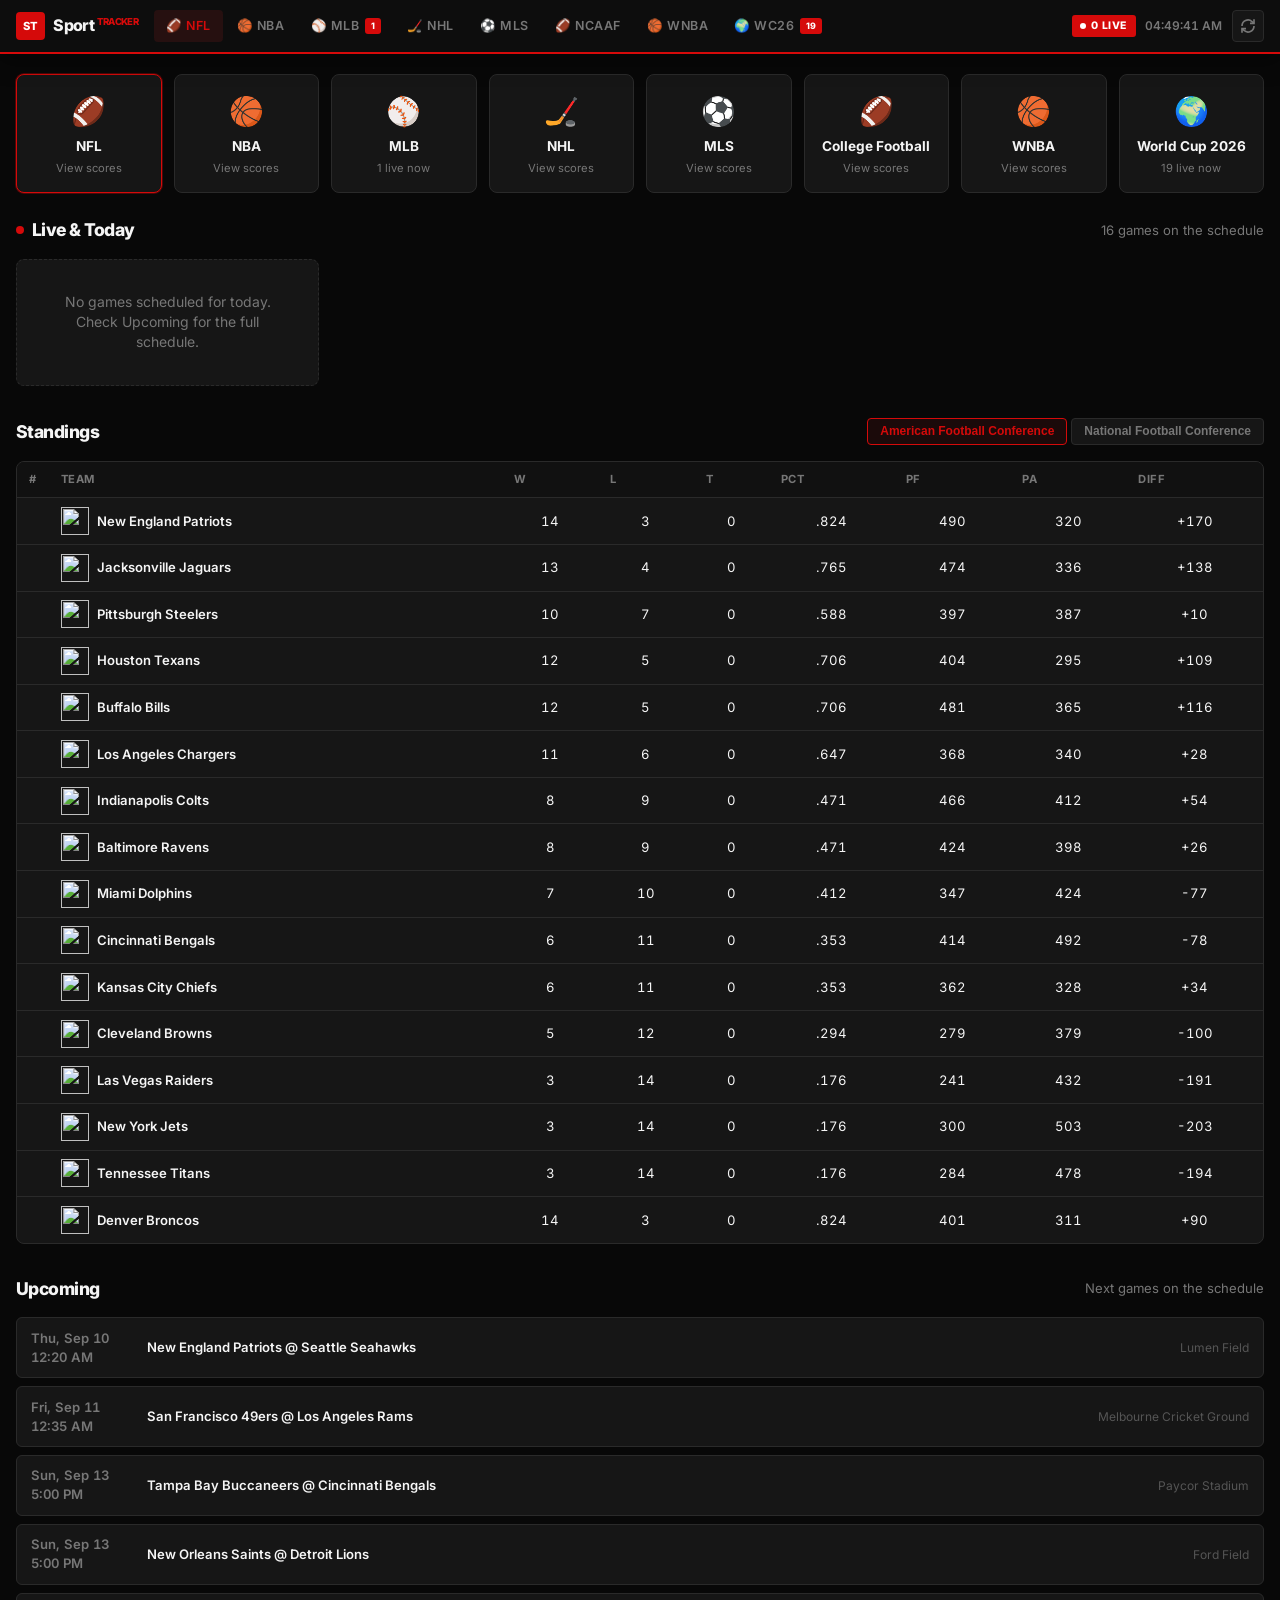
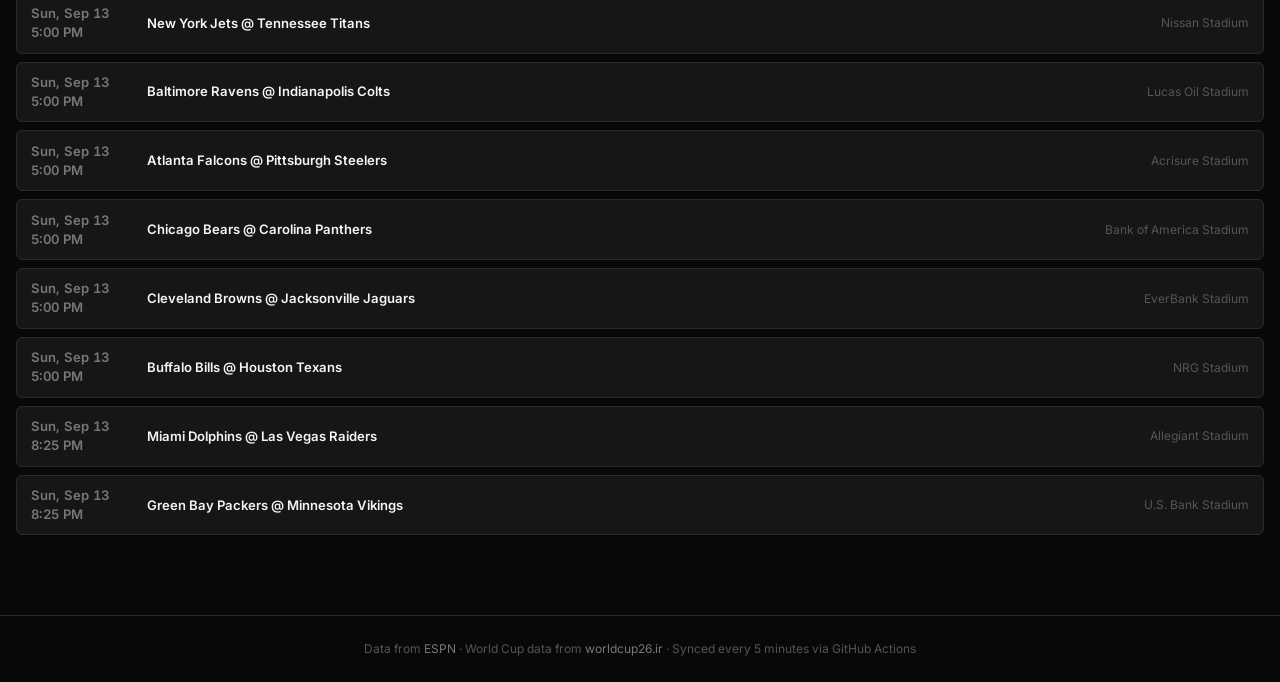
==== docs/index.html @ 6caf7b15 "Initial sport-tracker: multi-sport live scores and standings" ====
<!DOCTYPE html>
<html lang="en">
<head>
  <meta charset="UTF-8">
  <meta name="viewport" content="width=device-width, initial-scale=1.0">
  <meta name="referrer" content="strict-origin-when-cross-origin">
  <meta name="description" content="Live scores, standings, and schedules across NFL, NBA, MLB, NHL, MLS, and more.">
  <title>Sport Tracker | Live Scores &amp; Standings</title>
  <link rel="preconnect" href="https://fonts.googleapis.com">
  <link rel="preconnect" href="https://fonts.gstatic.com" crossorigin>
  <link href="https://fonts.googleapis.com/css2?family=Inter:wght@400;500;600;700;800&amp;display=swap" rel="stylesheet">
  <link rel="stylesheet" href="styles.css">
</head>
<body>
  <header class="topbar">
    <div class="topbar-inner">
      <a href="#" class="logo">
        <span class="logo-icon">ST</span>
        <span class="logo-text">Sport<span class="logo-live">TRACKER</span></span>
      </a>
      <nav class="sport-nav" id="sport-nav" aria-label="Sports"></nav>
      <div class="topbar-right">
        <span class="live-pill" id="live-indicator" hidden>
          <span class="pulse"></span>
          <span id="live-count-label">0 LIVE</span>
        </span>
        <span class="top-clock" id="live-clock">--:--:--</span>
        <button class="icon-btn" id="refresh-btn" title="Refresh" aria-label="Refresh">
          <svg width="16" height="16" viewBox="0 0 24 24" fill="none" stroke="currentColor" stroke-width="2.5"><path d="M21 2v6h-6"/><path d="M3 12a9 9 0 0 1 15-6.7L21 8"/><path d="M3 22v-6h6"/><path d="M21 12a9 9 0 0 1-15 6.7L3 16"/></svg>
        </button>
      </div>
    </div>
  </header>

  <div class="ticker" id="live-banner" hidden>
    <div class="ticker-inner" id="live-banner-matches"></div>
  </div>

  <main class="page">
    <section class="hero" id="hero">
      <div class="hero-grid" id="sport-cards"></div>
    </section>

    <section class="block" id="live">
      <div class="block-head">
        <h2 class="block-title"><span class="dot-live"></span> Live &amp; Today</h2>
        <p class="block-sub" id="today-meta">Loading...</p>
      </div>
      <div class="card-grid" id="scoreboard-grid">
        <div class="loading" id="scoreboard-loading"><div class="spinner"></div><p>Loading games...</p></div>
      </div>
    </section>

    <section class="block" id="standings">
      <div class="block-head">
        <h2 class="block-title">Standings</h2>
        <div class="group-tabs" id="standings-tabs" role="tablist"></div>
      </div>
      <div id="standings-layout">
        <div class="loading" id="standings-loading"><div class="spinner"></div></div>
      </div>
    </section>

    <section class="block" id="schedule">
      <div class="block-head">
        <h2 class="block-title">Upcoming</h2>
        <p class="block-sub" id="schedule-meta">Next games on the schedule</p>
      </div>
      <div class="schedule-list" id="schedule-list"></div>
    </section>
  </main>

  <footer class="foot">
    <p>Data from <a href="https://www.espn.com" target="_blank" rel="noopener">ESPN</a> · World Cup data from <a href="https://worldcup26.ir" target="_blank" rel="noopener">worldcup26.ir</a> · Synced every 5 minutes via GitHub Actions</p>
  </footer>

  <script src="app.js"></script>
</body>
</html>
---- docs/styles.css ----
*, *::before, *::after { box-sizing: border-box; margin: 0; padding: 0; }

:root {
  --bg: #080808;
  --surface: #111111;
  --card: #161616;
  --card2: #1a1a1a;
  --hover: #222222;
  --border: #2a2a2a;
  --border2: #333333;
  --text: #f5f5f5;
  --muted: #777777;
  --dim: #555555;
  --accent: #ff2d2d;
  --accent-dark: #cc0000;
  --accent-glow: rgba(255, 45, 45, 0.35);
  --orange: #ff8c00;
  --green: #00c853;
  --font: 'Inter', system-ui, sans-serif;
  --top-h: 52px;
}

html { scroll-behavior: smooth; scroll-padding-top: calc(var(--top-h) + 12px); }

body {
  font-family: var(--font);
  background: var(--bg);
  color: var(--text);
  min-height: 100vh;
  line-height: 1.45;
  font-size: 14px;
}

a { color: var(--accent); text-decoration: none; }
a:hover { text-decoration: underline; }

.topbar {
  position: sticky;
  top: 0;
  z-index: 300;
  background: #0d0d0d;
  border-bottom: 2px solid var(--accent-dark);
  box-shadow: 0 4px 24px rgba(0,0,0,0.6);
}

.topbar-inner {
  max-width: 1440px;
  margin: 0 auto;
  padding: 0 1rem;
  height: var(--top-h);
  display: flex;
  align-items: center;
  gap: 1rem;
}

.logo {
  display: flex;
  align-items: center;
  gap: 0.5rem;
  text-decoration: none;
  flex-shrink: 0;
}

.logo-icon {
  background: var(--accent);
  color: #fff;
  font-weight: 800;
  font-size: 0.7rem;
  padding: 0.35rem 0.45rem;
  border-radius: 4px;
}

.logo-text {
  font-weight: 800;
  font-size: 1rem;
  color: var(--text);
  letter-spacing: -0.04em;
}

.logo-live {
  color: var(--accent);
  font-size: 0.6rem;
  margin-left: 0.15rem;
  vertical-align: super;
}

.sport-nav {
  display: flex;
  gap: 0.15rem;
  flex: 1;
  overflow-x: auto;
  scrollbar-width: none;
}

.sport-nav::-webkit-scrollbar { display: none; }

.sport-link {
  display: flex;
  align-items: center;
  gap: 0.35rem;
  color: var(--muted);
  font-weight: 600;
  font-size: 0.78rem;
  text-transform: uppercase;
  letter-spacing: 0.04em;
  padding: 0.45rem 0.75rem;
  border-radius: 4px;
  text-decoration: none;
  white-space: nowrap;
  transition: color 0.15s, background 0.15s;
}

.sport-link:hover { color: var(--text); background: var(--hover); }
.sport-link.active { color: var(--accent); background: rgba(255,45,45,0.1); }

.sport-link .badge {
  background: var(--accent);
  color: #fff;
  font-size: 0.55rem;
  font-weight: 800;
  padding: 0.1rem 0.35rem;
  border-radius: 3px;
  min-width: 1rem;
  text-align: center;
}

.topbar-right {
  display: flex;
  align-items: center;
  gap: 0.6rem;
  flex-shrink: 0;
}

.live-pill {
  display: flex;
  align-items: center;
  gap: 0.3rem;
  background: var(--accent);
  color: #fff;
  font-size: 0.65rem;
  font-weight: 800;
  padding: 0.2rem 0.55rem;
  border-radius: 3px;
  letter-spacing: 0.06em;
}

.pulse {
  width: 6px; height: 6px;
  background: #fff;
  border-radius: 50%;
  animation: pulse 1s infinite;
}

@keyframes pulse {
  0%, 100% { opacity: 1; }
  50% { opacity: 0.4; }
}

.top-clock {
  font-variant-numeric: tabular-nums;
  font-size: 0.75rem;
  color: var(--muted);
  font-weight: 600;
}

.icon-btn {
  background: var(--card);
  border: 1px solid var(--border);
  color: var(--muted);
  width: 32px;
  height: 32px;
  border-radius: 4px;
  cursor: pointer;
  display: flex;
  align-items: center;
  justify-content: center;
  transition: color 0.15s, border-color 0.15s;
}

.icon-btn:hover { color: var(--text); border-color: var(--border2); }

.ticker {
  background: linear-gradient(90deg, #1a0000, #0d0d0d, #1a0000);
  border-bottom: 1px solid var(--border);
  overflow: hidden;
}

.ticker-inner {
  display: flex;
  gap: 1.5rem;
  padding: 0.5rem 1rem;
  overflow-x: auto;
  max-width: 1440px;
  margin: 0 auto;
  scrollbar-width: none;
}

.ticker-item {
  display: flex;
  align-items: center;
  gap: 0.5rem;
  white-space: nowrap;
  font-size: 0.78rem;
  font-weight: 600;
}

.ticker-live {
  color: var(--accent);
  font-size: 0.6rem;
  font-weight: 800;
}

.page {
  max-width: 1440px;
  margin: 0 auto;
  padding: 1.25rem 1rem 3rem;
}

.hero { margin-bottom: 1.5rem; }

.hero-grid {
  display: grid;
  grid-template-columns: repeat(auto-fill, minmax(140px, 1fr));
  gap: 0.75rem;
}

.sport-card {
  background: var(--card);
  border: 1px solid var(--border);
  border-radius: 8px;
  padding: 1rem;
  cursor: pointer;
  transition: border-color 0.15s, transform 0.15s, background 0.15s;
  text-align: center;
}

.sport-card:hover {
  border-color: var(--accent);
  transform: translateY(-2px);
  background: var(--card2);
}

.sport-card.active {
  border-color: var(--accent);
  box-shadow: 0 0 0 1px var(--accent-glow);
}

.sport-card-icon { font-size: 1.75rem; margin-bottom: 0.35rem; }
.sport-card-name { font-weight: 700; font-size: 0.85rem; }
.sport-card-meta { color: var(--muted); font-size: 0.7rem; margin-top: 0.2rem; }

.block { margin-bottom: 2rem; }

.block-head {
  display: flex;
  align-items: center;
  flex-wrap: wrap;
  gap: 0.75rem;
  margin-bottom: 1rem;
}

.block-title {
  font-size: 1.1rem;
  font-weight: 800;
  letter-spacing: -0.03em;
  display: flex;
  align-items: center;
  gap: 0.5rem;
}

.dot-live {
  width: 8px; height: 8px;
  background: var(--accent);
  border-radius: 50%;
  animation: pulse 1.5s infinite;
}

.block-sub { color: var(--muted); font-size: 0.82rem; margin-left: auto; }

.card-grid {
  display: grid;
  grid-template-columns: repeat(auto-fill, minmax(300px, 1fr));
  gap: 0.75rem;
}

.game-card {
  background: var(--card);
  border: 1px solid var(--border);
  border-radius: 8px;
  overflow: hidden;
  transition: border-color 0.15s;
}

.game-card:hover { border-color: var(--border2); }
.game-card.live { border-color: var(--accent-dark); box-shadow: 0 0 12px var(--accent-glow); }

.game-card-head {
  display: flex;
  justify-content: space-between;
  align-items: center;
  padding: 0.5rem 0.85rem;
  background: var(--surface);
  border-bottom: 1px solid var(--border);
  font-size: 0.7rem;
  color: var(--muted);
  font-weight: 600;
}

.game-status.live { color: var(--accent); font-weight: 800; }
.game-status.final { color: var(--dim); }
.game-status.scheduled { color: var(--muted); }

.game-card-body { padding: 0.85rem; }

.team-row {
  display: flex;
  align-items: center;
  gap: 0.65rem;
  padding: 0.35rem 0;
}

.team-row.winner .team-name { font-weight: 800; }
.team-row.loser .team-name { color: var(--muted); }

.team-logo {
  width: 28px;
  height: 28px;
  object-fit: contain;
  flex-shrink: 0;
}

.team-flag {
  width: 28px;
  height: 20px;
  object-fit: cover;
  border-radius: 2px;
  flex-shrink: 0;
}

.team-name {
  flex: 1;
  font-weight: 600;
  font-size: 0.88rem;
  min-width: 0;
  overflow: hidden;
  text-overflow: ellipsis;
  white-space: nowrap;
}

.team-score {
  font-weight: 800;
  font-size: 1.1rem;
  font-variant-numeric: tabular-nums;
  min-width: 1.5rem;
  text-align: right;
}

.game-card-foot {
  padding: 0.5rem 0.85rem;
  border-top: 1px solid var(--border);
  font-size: 0.72rem;
  color: var(--dim);
  display: flex;
  justify-content: space-between;
  gap: 0.5rem;
}

.group-tabs {
  display: flex;
  gap: 0.25rem;
  flex-wrap: wrap;
  margin-left: auto;
}

.group-tab {
  background: var(--card);
  border: 1px solid var(--border);
  color: var(--muted);
  font-size: 0.75rem;
  font-weight: 700;
  padding: 0.35rem 0.75rem;
  border-radius: 4px;
  cursor: pointer;
  transition: all 0.15s;
}

.group-tab:hover { color: var(--text); border-color: var(--border2); }
.group-tab.active { color: var(--accent); border-color: var(--accent); background: rgba(255,45,45,0.08); }

.standings-table-wrap {
  overflow-x: auto;
  border: 1px solid var(--border);
  border-radius: 8px;
  background: var(--card);
}

.standings-table {
  width: 100%;
  border-collapse: collapse;
  font-size: 0.82rem;
}

.standings-table th {
  text-align: left;
  padding: 0.6rem 0.75rem;
  background: var(--surface);
  color: var(--muted);
  font-weight: 700;
  font-size: 0.7rem;
  text-transform: uppercase;
  letter-spacing: 0.04em;
  border-bottom: 1px solid var(--border);
  white-space: nowrap;
}

.standings-table td {
  padding: 0.55rem 0.75rem;
  border-bottom: 1px solid var(--border);
  vertical-align: middle;
}

.standings-table tr:last-child td { border-bottom: none; }
.standings-table tr:hover td { background: var(--hover); }

.standings-table .rank { color: var(--dim); font-weight: 700; width: 2rem; }
.standings-table .team-cell { display: flex; align-items: center; gap: 0.5rem; font-weight: 600; }
.standings-table .num { text-align: center; font-variant-numeric: tabular-nums; }

.schedule-list {
  display: flex;
  flex-direction: column;
  gap: 0.5rem;
}

.schedule-row {
  display: grid;
  grid-template-columns: 100px 1fr auto;
  gap: 1rem;
  align-items: center;
  background: var(--card);
  border: 1px solid var(--border);
  border-radius: 6px;
  padding: 0.65rem 0.85rem;
  font-size: 0.82rem;
}

.schedule-time { color: var(--muted); font-weight: 600; font-variant-numeric: tabular-nums; }
.schedule-match { font-weight: 600; }
.schedule-venue { color: var(--dim); font-size: 0.75rem; text-align: right; }

.loading {
  display: flex;
  flex-direction: column;
  align-items: center;
  gap: 0.75rem;
  padding: 2.5rem;
  color: var(--muted);
}

.spinner {
  width: 28px;
  height: 28px;
  border: 3px solid var(--border);
  border-top-color: var(--accent);
  border-radius: 50%;
  animation: spin 0.8s linear infinite;
}

@keyframes spin { to { transform: rotate(360deg); } }

.empty-state {
  text-align: center;
  padding: 2rem;
  color: var(--muted);
  background: var(--card);
  border: 1px dashed var(--border);
  border-radius: 8px;
}

.foot {
  text-align: center;
  padding: 1.5rem 1rem;
  color: var(--dim);
  font-size: 0.75rem;
  border-top: 1px solid var(--border);
}

.foot a { color: var(--muted); }

.fifa-groups {
  display: grid;
  grid-template-columns: repeat(auto-fill, minmax(260px, 1fr));
  gap: 0.75rem;
}

.fifa-group-card {
  background: var(--card);
  border: 1px solid var(--border);
  border-radius: 8px;
  overflow: hidden;
}

.fifa-group-head {
  padding: 0.5rem 0.75rem;
  background: var(--surface);
  font-weight: 800;
  font-size: 0.85rem;
  border-bottom: 1px solid var(--border);
}

@media (max-width: 768px) {
  .topbar-inner { gap: 0.5rem; }
  .logo-text { display: none; }
  .top-clock { display: none; }
  .card-grid { grid-template-columns: 1fr; }
  .schedule-row { grid-template-columns: 1fr; gap: 0.25rem; }
  .schedule-venue { text-align: left; }
  .block-sub { margin-left: 0; width: 100%; }
}
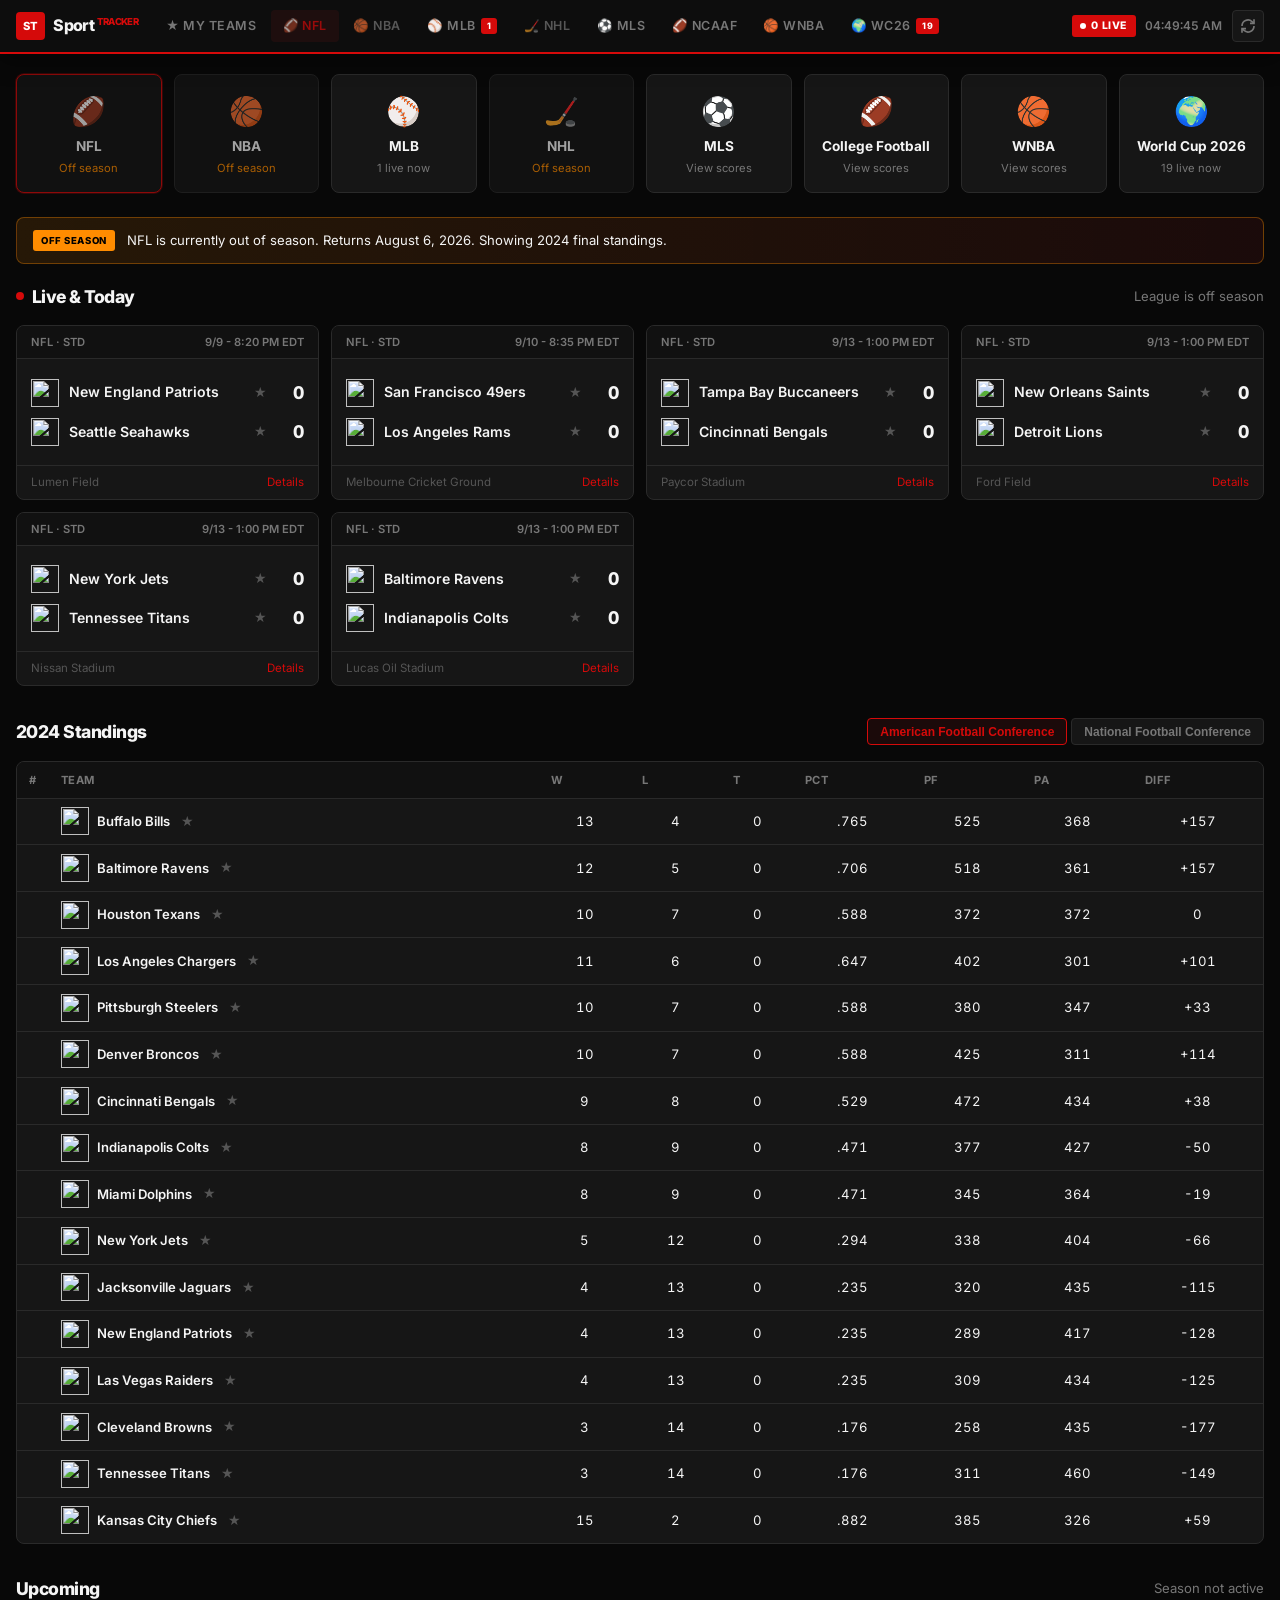
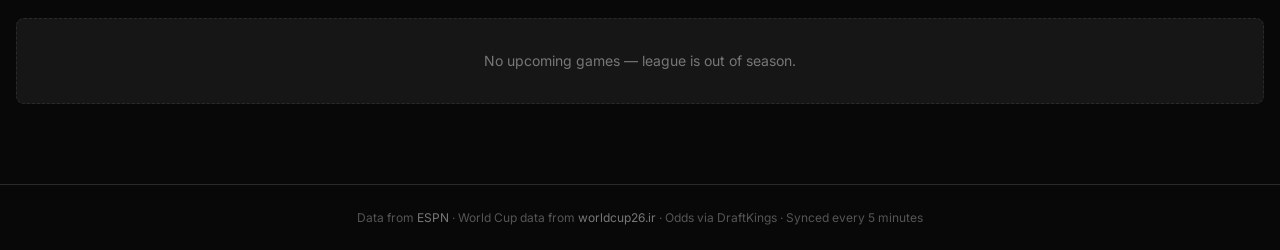
==== commit 656016aa: "Add off-season handling, live odds, favorites, and My Teams view" ====
--- a/docs/index.html
+++ b/docs/index.html
@@ -14,7 +14,7 @@
 <body>
   <header class="topbar">
     <div class="topbar-inner">
-      <a href="#" class="logo">
+      <a href="#my-teams" class="logo" id="logo-link">
         <span class="logo-icon">ST</span>
         <span class="logo-text">Sport<span class="logo-live">TRACKER</span></span>
       </a>
@@ -37,41 +37,75 @@
   </div>
 
   <main class="page">
-    <section class="hero" id="hero">
-      <div class="hero-grid" id="sport-cards"></div>
-    </section>
+    <!-- My Teams (default when favorites exist) -->
+    <div id="view-my-teams" hidden>
+      <section class="block" id="my-teams-hero">
+        <div class="block-head">
+          <h2 class="block-title"><span class="star-icon">★</span> My Teams</h2>
+          <p class="block-sub" id="my-teams-meta">Your starred teams across all leagues</p>
+        </div>
+        <div class="fav-teams-bar" id="fav-teams-bar"></div>
+      </section>
 
-    <section class="block" id="live">
-      <div class="block-head">
-        <h2 class="block-title"><span class="dot-live"></span> Live &amp; Today</h2>
-        <p class="block-sub" id="today-meta">Loading...</p>
-      </div>
-      <div class="card-grid" id="scoreboard-grid">
-        <div class="loading" id="scoreboard-loading"><div class="spinner"></div><p>Loading games...</p></div>
-      </div>
-    </section>
+      <section class="block" id="my-teams-today">
+        <div class="block-head">
+          <h2 class="block-title"><span class="dot-live"></span> Playing Today</h2>
+          <p class="block-sub" id="my-today-meta">Loading...</p>
+        </div>
+        <div class="card-grid" id="my-today-grid">
+          <div class="loading"><div class="spinner"></div><p>Finding your teams' games...</p></div>
+        </div>
+      </section>
 
-    <section class="block" id="standings">
-      <div class="block-head">
-        <h2 class="block-title">Standings</h2>
-        <div class="group-tabs" id="standings-tabs" role="tablist"></div>
-      </div>
-      <div id="standings-layout">
-        <div class="loading" id="standings-loading"><div class="spinner"></div></div>
-      </div>
-    </section>
+      <section class="block" id="my-teams-upcoming">
+        <div class="block-head">
+          <h2 class="block-title">Coming Up</h2>
+          <p class="block-sub" id="my-upcoming-meta">Next games for your teams</p>
+        </div>
+        <div class="schedule-list" id="my-upcoming-list"></div>
+      </section>
+    </div>
 
-    <section class="block" id="schedule">
-      <div class="block-head">
-        <h2 class="block-title">Upcoming</h2>
-        <p class="block-sub" id="schedule-meta">Next games on the schedule</p>
-      </div>
-      <div class="schedule-list" id="schedule-list"></div>
-    </section>
+    <!-- Sport detail view -->
+    <div id="view-sport">
+      <section class="hero" id="hero">
+        <div class="hero-grid" id="sport-cards"></div>
+      </section>
+
+      <div class="season-banner" id="season-banner" hidden></div>
+
+      <section class="block" id="live">
+        <div class="block-head">
+          <h2 class="block-title"><span class="dot-live"></span> Live &amp; Today</h2>
+          <p class="block-sub" id="today-meta">Loading...</p>
+        </div>
+        <div class="card-grid" id="scoreboard-grid">
+          <div class="loading" id="scoreboard-loading"><div class="spinner"></div><p>Loading games...</p></div>
+        </div>
+      </section>
+
+      <section class="block" id="standings">
+        <div class="block-head">
+          <h2 class="block-title" id="standings-title">Standings</h2>
+          <div class="group-tabs" id="standings-tabs" role="tablist"></div>
+        </div>
+        <div id="standings-layout">
+          <div class="loading" id="standings-loading"><div class="spinner"></div></div>
+        </div>
+      </section>
+
+      <section class="block" id="schedule">
+        <div class="block-head">
+          <h2 class="block-title">Upcoming</h2>
+          <p class="block-sub" id="schedule-meta">Next games on the schedule</p>
+        </div>
+        <div class="schedule-list" id="schedule-list"></div>
+      </section>
+    </div>
   </main>
 
   <footer class="foot">
-    <p>Data from <a href="https://www.espn.com" target="_blank" rel="noopener">ESPN</a> · World Cup data from <a href="https://worldcup26.ir" target="_blank" rel="noopener">worldcup26.ir</a> · Synced every 5 minutes via GitHub Actions</p>
+    <p>Data from <a href="https://www.espn.com" target="_blank" rel="noopener">ESPN</a> · World Cup data from <a href="https://worldcup26.ir" target="_blank" rel="noopener">worldcup26.ir</a> · Odds via DraftKings · Synced every 5 minutes</p>
   </footer>
 
   <script src="app.js"></script>
--- a/docs/styles.css
+++ b/docs/styles.css
@@ -249,6 +249,132 @@
 .sport-card-name { font-weight: 700; font-size: 0.85rem; }
 .sport-card-meta { color: var(--muted); font-size: 0.7rem; margin-top: 0.2rem; }
 
+.sport-card.off-season { opacity: 0.65; }
+.sport-card.off-season .sport-card-meta { color: var(--orange); }
+
+.sport-link.off-season { opacity: 0.7; }
+
+.season-banner {
+  margin-bottom: 1.25rem;
+  background: linear-gradient(90deg, rgba(255,140,0,0.12), rgba(255,45,45,0.08));
+  border: 1px solid rgba(255,140,0,0.35);
+  border-radius: 8px;
+  padding: 0.75rem 1rem;
+}
+
+.season-banner-inner {
+  display: flex;
+  align-items: center;
+  gap: 0.75rem;
+  font-size: 0.82rem;
+  color: var(--text);
+}
+
+.season-badge {
+  background: var(--orange);
+  color: #000;
+  font-size: 0.6rem;
+  font-weight: 800;
+  padding: 0.2rem 0.5rem;
+  border-radius: 3px;
+  letter-spacing: 0.06em;
+  flex-shrink: 0;
+}
+
+.star-icon { color: var(--orange); font-size: 0.9rem; }
+
+.star-btn {
+  background: none;
+  border: none;
+  color: var(--dim);
+  font-size: 1rem;
+  cursor: pointer;
+  padding: 0 0.2rem;
+  line-height: 1;
+  transition: color 0.15s, transform 0.15s;
+  flex-shrink: 0;
+}
+
+.star-btn:hover { color: var(--orange); transform: scale(1.15); }
+.star-btn.starred { color: var(--orange); }
+.star-btn-sm { font-size: 0.85rem; }
+
+.game-card.fav-game {
+  border-color: var(--orange);
+  box-shadow: 0 0 10px rgba(255,140,0,0.2);
+}
+
+.game-odds {
+  display: grid;
+  grid-template-columns: 1fr auto 1fr;
+  gap: 0.5rem;
+  align-items: center;
+  margin-top: 0.65rem;
+  padding-top: 0.65rem;
+  border-top: 1px dashed var(--border);
+  font-size: 0.72rem;
+  font-weight: 700;
+}
+
+.odds-ml { font-variant-numeric: tabular-nums; }
+.odds-ml.fav { color: var(--green); }
+.odds-ml.dog { color: var(--orange); }
+.odds-ml:first-child { text-align: left; }
+.odds-ml:last-child { text-align: right; }
+
+.odds-mid {
+  color: var(--muted);
+  font-weight: 600;
+  text-align: center;
+  font-size: 0.68rem;
+  white-space: nowrap;
+}
+
+.odds-provider {
+  text-align: center;
+  font-size: 0.6rem;
+  color: var(--dim);
+  margin-top: 0.25rem;
+  text-transform: uppercase;
+  letter-spacing: 0.04em;
+}
+
+.fav-teams-bar {
+  display: flex;
+  flex-wrap: wrap;
+  gap: 0.5rem;
+}
+
+.fav-chip {
+  display: flex;
+  align-items: center;
+  gap: 0.4rem;
+  background: var(--card);
+  border: 1px solid var(--border);
+  border-radius: 20px;
+  padding: 0.35rem 0.6rem 0.35rem 0.45rem;
+  cursor: pointer;
+  transition: border-color 0.15s;
+}
+
+.fav-chip:hover { border-color: var(--orange); }
+
+.fav-chip .team-logo { width: 22px; height: 22px; }
+
+.fav-chip-name {
+  font-weight: 700;
+  font-size: 0.8rem;
+}
+
+.fav-chip-sport {
+  color: var(--dim);
+  font-size: 0.65rem;
+  font-weight: 600;
+}
+
+.fav-schedule { cursor: pointer; transition: border-color 0.15s; }
+.fav-schedule:hover { border-color: var(--orange); }
+
 .block { margin-bottom: 2rem; }
 
 .block-head {
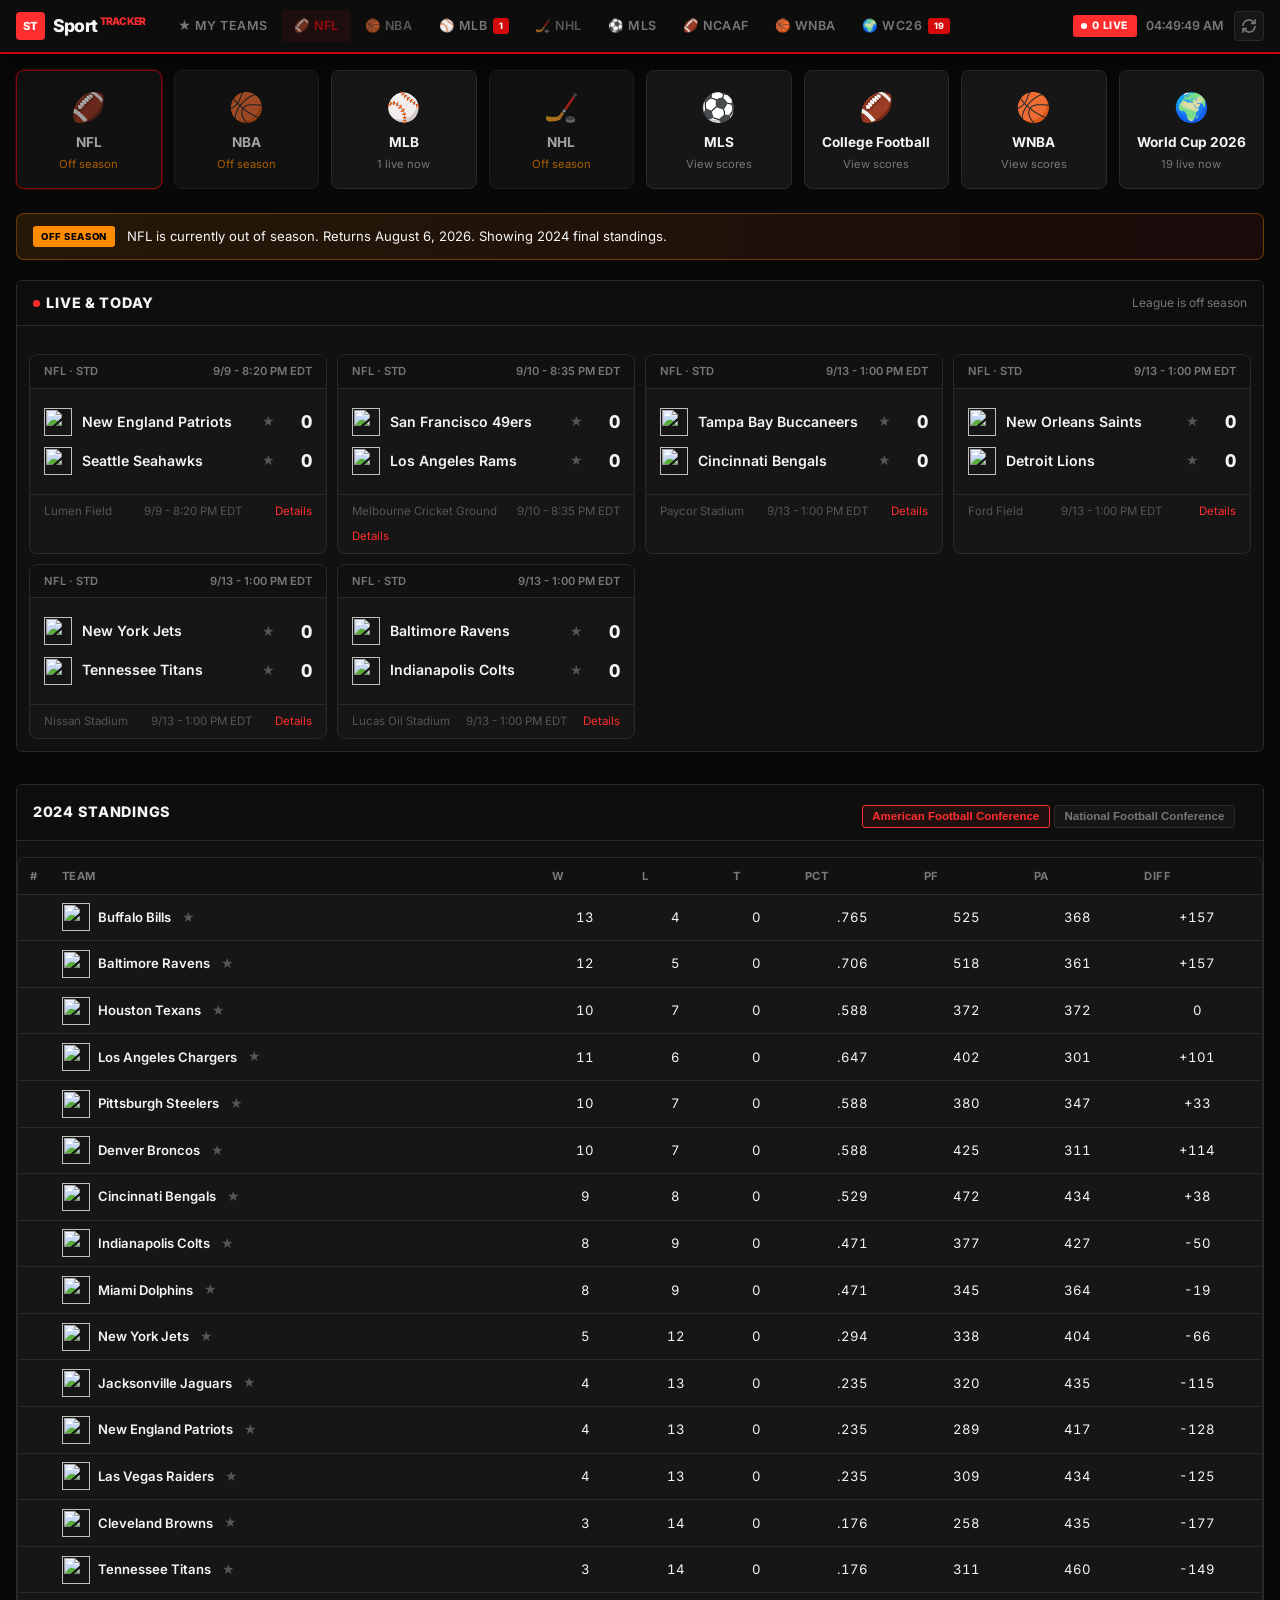
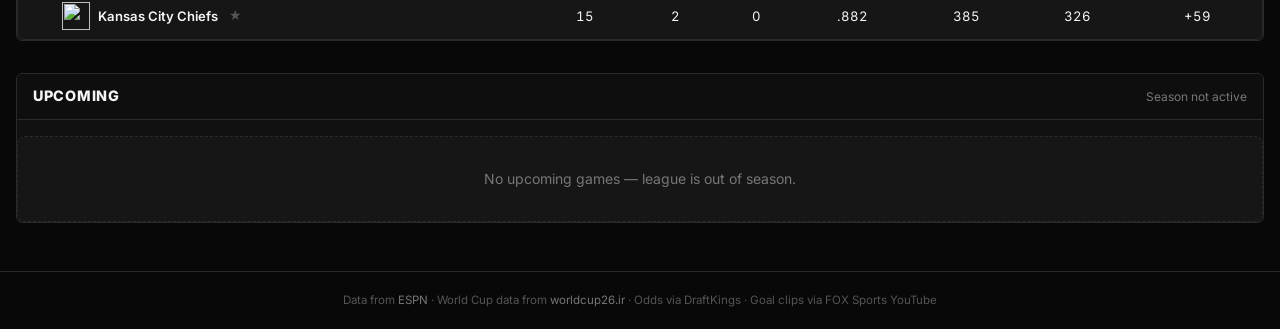
==== commit 41a9b253: "Full World Cup tracker module + ESPN live score patching" ====
--- a/docs/index.html
+++ b/docs/index.html
@@ -10,6 +10,7 @@
   <link rel="preconnect" href="https://fonts.gstatic.com" crossorigin>
   <link href="https://fonts.googleapis.com/css2?family=Inter:wght@400;500;600;700;800&amp;display=swap" rel="stylesheet">
   <link rel="stylesheet" href="styles.css">
+  <link rel="stylesheet" href="fifa.css">
 </head>
 <body>
   <header class="topbar">
@@ -72,42 +73,112 @@
         <div class="hero-grid" id="sport-cards"></div>
       </section>
 
-      <div class="season-banner" id="season-banner" hidden></div>
+      <!-- Generic league view (NFL, NBA, MLB, etc.) -->
+      <div id="view-sport-generic">
+        <div class="season-banner" id="season-banner" hidden></div>
 
-      <section class="block" id="live">
-        <div class="block-head">
-          <h2 class="block-title"><span class="dot-live"></span> Live &amp; Today</h2>
-          <p class="block-sub" id="today-meta">Loading...</p>
+        <section class="block" id="sport-live">
+          <div class="block-head">
+            <h2 class="block-title"><span class="dot-live"></span> Live &amp; Today</h2>
+            <p class="block-sub" id="sport-today-meta">Loading...</p>
+          </div>
+          <div class="card-grid" id="scoreboard-grid">
+            <div class="loading" id="scoreboard-loading"><div class="spinner"></div><p>Loading games...</p></div>
+          </div>
+        </section>
+
+        <section class="block" id="sport-standings">
+          <div class="block-head">
+            <h2 class="block-title" id="standings-title">Standings</h2>
+            <div class="group-tabs" id="standings-tabs" role="tablist"></div>
+          </div>
+          <div id="sport-standings-layout">
+            <div class="loading" id="sport-standings-loading"><div class="spinner"></div></div>
+          </div>
+        </section>
+
+        <section class="block" id="sport-schedule">
+          <div class="block-head">
+            <h2 class="block-title">Upcoming</h2>
+            <p class="block-sub" id="schedule-meta">Next games on the schedule</p>
+          </div>
+          <div class="schedule-list" id="schedule-list"></div>
+        </section>
+      </div>
+
+      <!-- Full World Cup tracker (mirrors fifa-standings-2026) -->
+      <div id="view-fifa" hidden>
+        <nav class="fifa-subnav" aria-label="World Cup sections">
+          <a href="#live" class="fifa-subnav-link active" data-section="live">Live</a>
+          <a href="#bracket" class="fifa-subnav-link" data-section="bracket">Bracket</a>
+          <a href="#eliminated" class="fifa-subnav-link" data-section="eliminated">Eliminated</a>
+          <a href="#standings" class="fifa-subnav-link" data-section="standings">Standings</a>
+        </nav>
+
+        <section class="block" id="live">
+          <div class="block-head">
+            <h2 class="block-title"><span class="dot-live"></span> Live &amp; Today</h2>
+            <p class="block-sub" id="today-meta">Loading...</p>
+          </div>
+          <div class="card-grid" id="today-timeline">
+            <div class="loading" id="today-loading"><div class="spinner"></div><p>Loading matches...</p></div>
+          </div>
+        </section>
+
+        <section class="block" id="bracket">
+          <div class="block-head">
+            <h2 class="block-title">Knockout Bracket</h2>
+            <div class="legend-row">
+              <span class="leg winner-leg">Winner</span>
+              <span class="leg elim-leg">Eliminated</span>
+              <span class="leg risk-leg">On the brink</span>
+              <span class="leg live-leg">Live</span>
+            </div>
+          </div>
+          <div class="bracket-wrap">
+            <div class="bracket" id="bracket-board">
+              <div class="loading"><div class="spinner"></div></div>
+            </div>
+          </div>
+        </section>
+
+        <div class="split-row">
+          <section class="block block-half" id="eliminated">
+            <div class="block-head">
+              <h2 class="block-title">Eliminated</h2>
+              <span class="count-badge" id="elim-count">0</span>
+            </div>
+            <div class="elim-list" id="elim-list"></div>
+          </section>
+
+          <section class="block block-half" id="at-risk">
+            <div class="block-head">
+              <h2 class="block-title">On the Brink</h2>
+              <span class="count-badge risk" id="risk-count">0</span>
+            </div>
+            <p class="block-sub">Teams playing next — lose and go home</p>
+            <div class="risk-list" id="risk-list"></div>
+          </section>
         </div>
-        <div class="card-grid" id="scoreboard-grid">
-          <div class="loading" id="scoreboard-loading"><div class="spinner"></div><p>Loading games...</p></div>
-        </div>
-      </section>
 
-      <section class="block" id="standings">
-        <div class="block-head">
-          <h2 class="block-title" id="standings-title">Standings</h2>
-          <div class="group-tabs" id="standings-tabs" role="tablist"></div>
-        </div>
-        <div id="standings-layout">
-          <div class="loading" id="standings-loading"><div class="spinner"></div></div>
-        </div>
-      </section>
-
-      <section class="block" id="schedule">
-        <div class="block-head">
-          <h2 class="block-title">Upcoming</h2>
-          <p class="block-sub" id="schedule-meta">Next games on the schedule</p>
-        </div>
-        <div class="schedule-list" id="schedule-list"></div>
-      </section>
+        <section class="block" id="standings">
+          <div class="block-head">
+            <h2 class="block-title">Group Standings</h2>
+            <div class="group-tabs" id="group-tabs" role="tablist"></div>
+          </div>
+          <div id="standings-layout">
+            <div class="loading" id="standings-loading"><div class="spinner"></div></div>
+          </div>
+        </section>
+      </div>
     </div>
   </main>
 
   <footer class="foot">
-    <p>Data from <a href="https://www.espn.com" target="_blank" rel="noopener">ESPN</a> · World Cup data from <a href="https://worldcup26.ir" target="_blank" rel="noopener">worldcup26.ir</a> · Odds via DraftKings · Synced every 5 minutes</p>
+    <p>Data from <a href="https://www.espn.com" target="_blank" rel="noopener">ESPN</a> · World Cup data from <a href="https://worldcup26.ir" target="_blank" rel="noopener">worldcup26.ir</a> · Odds via DraftKings · Goal clips via FOX Sports YouTube</p>
   </footer>
 
+  <script src="fifa-tracker.js"></script>
   <script src="app.js"></script>
 </body>
 </html>
--- a/docs/styles.css
+++ b/docs/styles.css
@@ -488,8 +488,36 @@
   color: var(--dim);
   display: flex;
   justify-content: space-between;
+  align-items: center;
   gap: 0.5rem;
-}
+  flex-wrap: wrap;
+}
+
+.game-card-foot .live-text { color: var(--accent); font-weight: 700; }
+
+.fifa-subnav {
+  display: flex;
+  gap: 0.25rem;
+  margin-bottom: 1.25rem;
+  overflow-x: auto;
+}
+
+.fifa-subnav-link {
+  color: var(--muted);
+  font-weight: 700;
+  font-size: 0.78rem;
+  text-transform: uppercase;
+  letter-spacing: 0.04em;
+  padding: 0.45rem 0.85rem;
+  border-radius: 4px;
+  text-decoration: none;
+  white-space: nowrap;
+}
+
+.fifa-subnav-link:hover { color: var(--text); background: var(--hover); }
+.fifa-subnav-link.active { color: var(--accent); background: rgba(255,45,45,0.1); }
+
+#view-fifa .card-grid { grid-template-columns: repeat(auto-fill, minmax(320px, 1fr)); }
 
 .group-tabs {
   display: flex;
--- a/docs/fifa.css
+++ b/docs/fifa.css
@@ -0,0 +1,1324 @@
+*, *::before, *::after { box-sizing: border-box; margin: 0; padding: 0; }
+
+:root {
+  --bg: #080808;
+  --surface: #111111;
+  --card: #161616;
+  --card2: #1a1a1a;
+  --hover: #222222;
+  --border: #2a2a2a;
+  --border2: #333333;
+  --text: #f5f5f5;
+  --muted: #777777;
+  --dim: #555555;
+  --red: #ff2d2d;
+  --red-dark: #cc0000;
+  --red-glow: rgba(255, 45, 45, 0.35);
+  --orange: #ff8c00;
+  --green: #00c853;
+  --font: 'Inter', system-ui, sans-serif;
+  --top-h: 52px;
+}
+
+html { scroll-behavior: smooth; scroll-padding-top: calc(var(--top-h) + 12px); }
+
+body {
+  font-family: var(--font);
+  background: var(--bg);
+  color: var(--text);
+  min-height: 100vh;
+  line-height: 1.45;
+  font-size: 14px;
+}
+
+a { color: var(--red); text-decoration: none; }
+a:hover { text-decoration: underline; }
+
+/* ── Top bar (StreamEast style) ── */
+.topbar {
+  position: sticky;
+  top: 0;
+  z-index: 300;
+  background: #0d0d0d;
+  border-bottom: 2px solid var(--red-dark);
+  box-shadow: 0 4px 24px rgba(0,0,0,0.6);
+}
+
+.topbar-inner {
+  max-width: 1440px;
+  margin: 0 auto;
+  padding: 0 1rem;
+  height: var(--top-h);
+  display: flex;
+  align-items: center;
+  gap: 1.25rem;
+}
+
+.logo {
+  display: flex;
+  align-items: center;
+  gap: 0.5rem;
+  text-decoration: none;
+  flex-shrink: 0;
+}
+
+.logo-icon {
+  background: var(--red);
+  color: #fff;
+  font-weight: 800;
+  font-size: 0.7rem;
+  padding: 0.35rem 0.45rem;
+  border-radius: 4px;
+  letter-spacing: -0.03em;
+}
+
+.logo-text {
+  font-weight: 800;
+  font-size: 1.1rem;
+  color: var(--text);
+  letter-spacing: -0.04em;
+}
+
+.logo-live {
+  color: var(--red);
+  font-size: 0.65rem;
+  margin-left: 0.15rem;
+  vertical-align: super;
+}
+
+.topnav {
+  display: flex;
+  gap: 0.15rem;
+  flex: 1;
+  overflow-x: auto;
+}
+
+.topnav-link {
+  color: var(--muted);
+  font-weight: 600;
+  font-size: 0.82rem;
+  text-transform: uppercase;
+  letter-spacing: 0.04em;
+  padding: 0.5rem 0.85rem;
+  border-radius: 4px;
+  text-decoration: none;
+  white-space: nowrap;
+  transition: color 0.15s, background 0.15s;
+}
+
+.topnav-link:hover { color: var(--text); background: var(--hover); }
+.topnav-link.active { color: var(--red); background: rgba(255,45,45,0.1); }
+
+.topbar-right {
+  display: flex;
+  align-items: center;
+  gap: 0.6rem;
+  flex-shrink: 0;
+}
+
+.live-pill {
+  display: flex;
+  align-items: center;
+  gap: 0.3rem;
+  background: var(--red);
+  color: #fff;
+  font-size: 0.65rem;
+  font-weight: 800;
+  padding: 0.2rem 0.55rem;
+  border-radius: 3px;
+  letter-spacing: 0.06em;
+  animation: liveGlow 2s ease-in-out infinite;
+}
+
+@keyframes liveGlow {
+  0%, 100% { box-shadow: 0 0 0 0 var(--red-glow); }
+  50% { box-shadow: 0 0 12px 2px var(--red-glow); }
+}
+
+.pulse {
+  width: 6px; height: 6px;
+  background: #fff;
+  border-radius: 50%;
+  animation: pulse 1s infinite;
+}
+
+@keyframes pulse {
+  0%, 100% { opacity: 1; }
+  50% { opacity: 0.4; }
+}
+
+.top-clock {
+  font-size: 0.78rem;
+  font-weight: 600;
+  font-variant-numeric: tabular-nums;
+  color: var(--muted);
+}
+
+
+
+.icon-btn {
+  background: var(--card);
+  border: 1px solid var(--border);
+  color: var(--muted);
+  width: 30px; height: 30px;
+  border-radius: 4px;
+  cursor: pointer;
+  display: flex;
+  align-items: center;
+  justify-content: center;
+}
+.icon-btn:hover { color: var(--red); border-color: var(--red); }
+.icon-btn.spinning svg { animation: spin 0.7s linear infinite; }
+@keyframes spin { to { transform: rotate(360deg); } }
+
+/* ── Ticker ── */
+.ticker {
+  background: linear-gradient(90deg, #1a0000, #111);
+  border-bottom: 1px solid var(--red-dark);
+  overflow-x: auto;
+}
+
+.ticker-inner {
+  max-width: 1440px;
+  margin: 0 auto;
+  padding: 0.45rem 1rem;
+  display: flex;
+  gap: 1.5rem;
+  white-space: nowrap;
+  font-size: 0.78rem;
+}
+
+.ticker-item { display: flex; align-items: center; gap: 0.5rem; }
+.ticker-item .min { color: var(--red); font-weight: 800; }
+.ticker-item .sc { font-weight: 700; }
+
+/* ── Page layout ── */
+.page {
+  max-width: 1440px;
+  margin: 0 auto;
+  padding: 1rem;
+  display: flex;
+  flex-direction: column;
+  gap: 1.25rem;
+}
+
+.block {
+  background: var(--surface);
+  border: 1px solid var(--border);
+  border-radius: 6px;
+  overflow: hidden;
+}
+
+.block-head {
+  padding: 0.75rem 1rem;
+  border-bottom: 1px solid var(--border);
+  display: flex;
+  align-items: center;
+  justify-content: space-between;
+  flex-wrap: wrap;
+  gap: 0.5rem;
+  background: #0e0e0e;
+}
+
+.block-title {
+  font-size: 0.9rem;
+  font-weight: 800;
+  text-transform: uppercase;
+  letter-spacing: 0.05em;
+  display: flex;
+  align-items: center;
+  gap: 0.4rem;
+}
+
+.dot-live {
+  width: 7px; height: 7px;
+  background: var(--red);
+  border-radius: 50%;
+  animation: pulse 1s infinite;
+}
+
+.block-sub { font-size: 0.75rem; color: var(--muted); }
+
+.split-row {
+  display: grid;
+  grid-template-columns: 1fr 1fr;
+  gap: 1.25rem;
+}
+
+.count-badge {
+  background: var(--card);
+  border: 1px solid var(--border);
+  font-size: 0.72rem;
+  font-weight: 700;
+  padding: 0.15rem 0.5rem;
+  border-radius: 99px;
+  color: var(--muted);
+}
+.count-badge.risk { border-color: rgba(255,140,0,0.4); color: var(--orange); }
+
+.legend-row { display: flex; gap: 0.5rem; flex-wrap: wrap; }
+.leg {
+  font-size: 0.62rem;
+  font-weight: 700;
+  text-transform: uppercase;
+  letter-spacing: 0.04em;
+  padding: 0.15rem 0.45rem;
+  border-radius: 3px;
+  border: 1px solid;
+}
+.winner-leg { color: var(--green); border-color: rgba(0,200,83,0.35); }
+.elim-leg { color: var(--red); border-color: rgba(255,45,45,0.35); text-decoration: line-through; }
+.risk-leg { color: var(--orange); border-color: rgba(255,140,0,0.35); }
+.live-leg { color: var(--red); border-color: rgba(255,45,45,0.5); }
+
+/* ── StreamEast match cards ── */
+.card-grid {
+  display: grid;
+  grid-template-columns: repeat(auto-fill, minmax(280px, 1fr));
+  gap: 0.65rem;
+  padding: 0.75rem;
+}
+
+.se-card {
+  position: relative;
+  background: var(--card);
+  border: 1px solid var(--border);
+  border-radius: 5px;
+  overflow: hidden;
+  transition: border-color 0.15s, transform 0.1s;
+}
+
+.se-card:hover { border-color: var(--border2); transform: translateY(-1px); }
+.se-card.live { border-color: var(--red); box-shadow: 0 0 16px rgba(255,45,45,0.15); }
+.se-card.live .se-card-bar { background: var(--red); }
+
+.se-card-bar { height: 3px; background: var(--border2); }
+.se-card.upcoming .se-card-bar { background: var(--orange); }
+.se-card.finished .se-card-bar { background: var(--dim); }
+
+.se-card-top {
+  display: flex;
+  align-items: center;
+  gap: 0.5rem;
+  padding: 0.45rem 0.65rem 0;
+  font-size: 0.68rem;
+}
+
+.se-league {
+  color: var(--muted);
+  font-weight: 600;
+  text-transform: uppercase;
+  letter-spacing: 0.04em;
+  flex: 1;
+}
+
+.se-live-tag {
+  background: var(--red);
+  color: #fff;
+  font-weight: 800;
+  font-size: 0.58rem;
+  padding: 0.1rem 0.35rem;
+  border-radius: 2px;
+  letter-spacing: 0.08em;
+}
+
+.se-kick {
+  color: var(--dim);
+  font-variant-numeric: tabular-nums;
+  text-align: right;
+  line-height: 1.3;
+}
+
+.se-kick-venue {
+  display: block;
+  font-size: 0.58rem;
+  color: var(--muted);
+  font-weight: 500;
+  margin-top: 0.1rem;
+}
+
+.se-body {
+  display: grid;
+  grid-template-columns: 1fr auto 1fr;
+  align-items: center;
+  padding: 0.65rem;
+  gap: 0.35rem;
+}
+
+.se-side {
+  display: flex;
+  flex-direction: column;
+  align-items: center;
+  gap: 0.3rem;
+  text-align: center;
+}
+
+.se-side img, .se-side .ph-flag {
+  width: 36px; height: 26px;
+  object-fit: cover;
+  border-radius: 3px;
+  background: var(--hover);
+}
+
+.ph-flag { display: block; }
+
+.se-team {
+  font-weight: 600;
+  font-size: 0.8rem;
+  line-height: 1.2;
+  max-width: 110px;
+}
+
+.se-score-stack {
+  display: flex;
+  flex-direction: column;
+  align-items: center;
+  gap: 0.12rem;
+  min-height: 2.6rem;
+  justify-content: center;
+}
+
+.se-score {
+  font-size: 1.5rem;
+  font-weight: 800;
+  font-variant-numeric: tabular-nums;
+  color: var(--text);
+  line-height: 1;
+}
+
+.se-card.upcoming .se-score:empty {
+  display: none;
+}
+
+.se-mid {
+  display: flex;
+  flex-direction: column;
+  align-items: center;
+  gap: 0.15rem;
+}
+
+.se-vs {
+  font-size: 0.7rem;
+  font-weight: 700;
+  color: var(--dim);
+}
+
+.se-pens {
+  font-size: 0.58rem;
+  color: var(--muted);
+  text-align: center;
+}
+
+.se-foot {
+  padding: 0.35rem 0.65rem 0.5rem;
+  font-size: 0.68rem;
+  font-weight: 600;
+  color: var(--muted);
+  border-top: 1px solid var(--border);
+  text-align: center;
+  font-variant-numeric: tabular-nums;
+}
+
+.se-foot.live-text { color: var(--red); }
+
+.se-ft-tag {
+  background: var(--dim);
+  color: #fff;
+  font-weight: 800;
+  font-size: 0.58rem;
+  padding: 0.1rem 0.35rem;
+  border-radius: 2px;
+  letter-spacing: 0.08em;
+}
+
+.se-card.live .se-score {
+  color: var(--red);
+  text-shadow: 0 0 12px var(--red-glow);
+}
+
+/* ── Watch live (official broadcaster links) ── */
+.watch-bar {
+  padding: 0.45rem 0.65rem 0.5rem;
+  background: rgba(0, 0, 0, 0.25);
+  border-bottom: 1px solid var(--border);
+}
+
+.se-card.live .watch-bar {
+  background: rgba(255, 45, 45, 0.06);
+  border-bottom-color: rgba(255, 45, 45, 0.2);
+}
+
+.watch-bar-head {
+  display: flex;
+  align-items: baseline;
+  justify-content: space-between;
+  gap: 0.5rem;
+  margin-bottom: 0.35rem;
+}
+
+.watch-title {
+  font-size: 0.62rem;
+  font-weight: 800;
+  text-transform: uppercase;
+  letter-spacing: 0.06em;
+  color: var(--text);
+}
+
+.se-card.live .watch-title { color: var(--red); }
+
+.watch-note {
+  font-size: 0.5rem;
+  color: var(--dim);
+  text-align: right;
+}
+
+.watch-player {
+  position: relative;
+  width: 100%;
+  margin-bottom: 0.4rem;
+  border-radius: 4px;
+  overflow: hidden;
+  background: #000;
+  border: 1px solid var(--border2);
+  aspect-ratio: 16 / 9;
+}
+
+.watch-player iframe {
+  position: absolute;
+  inset: 0;
+  width: 100%;
+  height: 100%;
+  border: 0;
+}
+
+.watch-btns {
+  display: flex;
+  flex-wrap: wrap;
+  gap: 0.3rem;
+}
+
+.watch-btn {
+  font-size: 0.6rem;
+  font-weight: 700;
+  padding: 0.2rem 0.45rem;
+  border-radius: 3px;
+  border: 1px solid var(--border2);
+  background: var(--card2);
+  color: var(--text);
+  text-decoration: none;
+  transition: background 0.15s, border-color 0.15s;
+}
+
+.watch-btn:hover {
+  background: var(--hover);
+  border-color: var(--muted);
+  text-decoration: none;
+}
+
+.watch-btn.primary {
+  border-color: rgba(255, 45, 45, 0.45);
+  color: #ffb4b4;
+}
+
+.watch-btn.tracker {
+  border-color: rgba(126, 184, 255, 0.35);
+  color: #9ecfff;
+}
+
+.watch-btn.free {
+  border-color: rgba(0, 200, 83, 0.35);
+  color: #4ee6a0;
+}
+
+.free-tag {
+  font-size: 0.48rem;
+  font-weight: 900;
+  letter-spacing: 0.06em;
+  margin-left: 0.15rem;
+  opacity: 0.85;
+}
+
+.se-tracker {
+  padding: 0.5rem 0.65rem 0;
+}
+
+.se-track-top {
+  display: flex;
+  align-items: center;
+  justify-content: space-between;
+  margin-bottom: 0.35rem;
+}
+
+.se-period {
+  font-size: 0.62rem;
+  font-weight: 700;
+  text-transform: uppercase;
+  letter-spacing: 0.06em;
+  color: var(--orange);
+}
+
+.se-match-clock {
+  font-size: 0.85rem;
+  font-weight: 800;
+  color: var(--red);
+  font-variant-numeric: tabular-nums;
+  animation: pulse-text 2s ease-in-out infinite;
+}
+
+@keyframes pulse-text {
+  0%, 100% { opacity: 1; }
+  50% { opacity: 0.7; }
+}
+
+.se-progress {
+  position: relative;
+  height: 4px;
+  background: var(--border);
+  border-radius: 99px;
+  overflow: hidden;
+}
+
+.se-progress-fill {
+  height: 100%;
+  background: linear-gradient(90deg, var(--red-dark), var(--red));
+  border-radius: 99px;
+  transition: width 1s linear;
+}
+
+.se-progress-ht {
+  position: absolute;
+  left: 50%;
+  top: -2px;
+  width: 2px;
+  height: 8px;
+  background: var(--muted);
+  transform: translateX(-50%);
+  opacity: 0.6;
+}
+
+.goal-events {
+  border-top: 1px solid var(--border);
+  padding: 0.5rem 0.65rem 0.35rem;
+  min-width: 0;
+  overflow: hidden;
+}
+
+.goal-event.goal-event-new {
+  animation: goal-pop 0.45s ease-out;
+}
+
+@keyframes goal-pop {
+  from { transform: translateX(-4px); opacity: 0.4; }
+  to { transform: translateX(0); opacity: 1; }
+}
+
+.goal-events-head {
+  display: flex;
+  align-items: center;
+  justify-content: space-between;
+  font-size: 0.62rem;
+  font-weight: 700;
+  text-transform: uppercase;
+  letter-spacing: 0.06em;
+  color: var(--muted);
+  margin-bottom: 0.4rem;
+}
+
+.goal-count {
+  background: var(--card2);
+  border: 1px solid var(--border);
+  padding: 0.05rem 0.35rem;
+  border-radius: 99px;
+  font-size: 0.58rem;
+}
+
+.goal-event {
+  display: grid;
+  grid-template-columns: 2rem minmax(0, 1fr) auto;
+  gap: 0.35rem 0.5rem;
+  align-items: center;
+  padding: 0.35rem 0;
+  border-bottom: 1px solid rgba(255, 255, 255, 0.04);
+  min-width: 0;
+}
+
+.goal-event:last-child { border-bottom: none; }
+
+.ge-min {
+  font-size: 0.72rem;
+  font-weight: 800;
+  color: var(--red);
+  font-variant-numeric: tabular-nums;
+  padding-top: 0.1rem;
+}
+
+.ge-body {
+  display: flex;
+  flex-direction: column;
+  gap: 0.1rem;
+  min-width: 0;
+}
+
+.ge-scorer {
+  font-size: 0.78rem;
+  font-weight: 700;
+  color: var(--text);
+}
+
+.ge-detail {
+  font-size: 0.64rem;
+  color: var(--muted);
+  line-height: 1.35;
+}
+
+.ge-detail strong {
+  color: var(--orange);
+  font-weight: 700;
+}
+
+.ge-assist {
+  font-size: 0.6rem;
+  color: var(--dim);
+}
+
+.ge-meta {
+  display: flex;
+  align-items: center;
+  gap: 0.35rem;
+  flex-shrink: 0;
+}
+
+.ge-badge {
+  font-size: 0.52rem;
+  font-weight: 800;
+  letter-spacing: 0.05em;
+  padding: 0.12rem 0.3rem;
+  border-radius: 2px;
+  background: var(--card2);
+  border: 1px solid var(--border);
+  color: var(--muted);
+  flex-shrink: 0;
+}
+
+.ge-badge.penalty { color: var(--orange); border-color: rgba(255, 140, 0, 0.35); }
+.ge-badge.header { color: #7eb8ff; border-color: rgba(126, 184, 255, 0.3); }
+.ge-badge.own_goal { color: var(--dim); }
+
+.ge-clip {
+  flex-shrink: 0;
+}
+
+.ge-clip-btn {
+  position: relative;
+  display: block;
+  width: 64px;
+  height: 36px;
+  padding: 0;
+  border: 1px solid var(--border2);
+  border-radius: 3px;
+  overflow: hidden;
+  background: #000;
+  cursor: pointer;
+}
+
+.ge-clip-btn:hover { border-color: var(--red); }
+
+.ge-clip-thumb {
+  width: 100%;
+  height: 100%;
+  object-fit: cover;
+  display: block;
+}
+
+.ge-clip-play {
+  position: absolute;
+  inset: 0;
+  display: flex;
+  align-items: center;
+  justify-content: center;
+  font-size: 0.65rem;
+  color: #fff;
+  background: rgba(0, 0, 0, 0.45);
+}
+
+/* Chrome-style floating goal highlight popout */
+.goal-pip {
+  position: fixed;
+  right: 1rem;
+  bottom: 1rem;
+  z-index: 9999;
+  box-sizing: border-box;
+  width: min(360px, calc(100vw - 2rem));
+  min-width: 240px;
+  max-width: min(960px, calc(100vw - 2rem));
+  display: flex;
+  flex-direction: column;
+  background: #141414;
+  border: 1px solid #2e2e2e;
+  border-radius: 10px;
+  overflow: hidden;
+  box-shadow: 0 12px 40px rgba(0, 0, 0, 0.65), 0 0 0 1px rgba(255, 255, 255, 0.04);
+}
+
+.goal-pip[hidden] {
+  display: none !important;
+}
+
+.goal-pip-head {
+  display: grid;
+  grid-template-columns: auto 1fr auto;
+  align-items: center;
+  gap: 0.35rem;
+  padding: 0.35rem 0.45rem;
+  background: #1c1c1c;
+  border-bottom: 1px solid #2a2a2a;
+  cursor: grab;
+  user-select: none;
+}
+
+.goal-pip-head.is-dragging {
+  cursor: grabbing;
+}
+
+.goal-pip-grip {
+  font-size: 0.7rem;
+  color: #666;
+  line-height: 1;
+}
+
+.goal-pip-title {
+  font-size: 0.62rem;
+  font-weight: 700;
+  color: #eee;
+  white-space: nowrap;
+  overflow: hidden;
+  text-overflow: ellipsis;
+}
+
+.goal-pip-close {
+  flex-shrink: 0;
+  background: transparent;
+  border: none;
+  border-radius: 4px;
+  color: #888;
+  cursor: pointer;
+  font-size: 0.85rem;
+  line-height: 1;
+  width: 1.4rem;
+  height: 1.4rem;
+  padding: 0;
+}
+
+.goal-pip-close:hover {
+  color: #fff;
+  background: rgba(255, 45, 45, 0.2);
+}
+
+.goal-pip-body {
+  aspect-ratio: 16 / 9;
+  background: #000;
+}
+
+.goal-pip-body iframe {
+  display: block;
+  width: 100%;
+  height: 100%;
+  border: 0;
+}
+
+.goal-pip-resize {
+  position: absolute;
+  right: 0;
+  bottom: 0;
+  width: 16px;
+  height: 16px;
+  cursor: nwse-resize;
+  z-index: 2;
+  background: linear-gradient(135deg, transparent 50%, rgba(255, 255, 255, 0.28) 50%);
+  border-bottom-right-radius: 10px;
+}
+
+.goal-pip-resize.is-resizing,
+.goal-pip-resize:hover {
+  background: linear-gradient(135deg, transparent 50%, rgba(255, 45, 45, 0.55) 50%);
+}
+
+.ge-clip-link {
+  flex-shrink: 0;
+  font-size: 0.55rem;
+  font-weight: 700;
+  padding: 0.2rem 0.4rem;
+  border: 1px solid var(--border2);
+  border-radius: 3px;
+  color: #9ecfff;
+  text-decoration: none;
+}
+
+.ge-clip-link:hover {
+  border-color: rgba(126, 184, 255, 0.5);
+  text-decoration: none;
+}
+
+.goal-event.home .ge-scorer { color: #ffb4b4; }
+.goal-event.away .ge-scorer { color: #ffd49a; }
+
+.se-card.live .goal-events {
+  background: rgba(255, 45, 45, 0.04);
+}
+
+/* ── UFC-style moneyline odds (under score) ── */
+.se-ml {
+  font-size: 1.05rem;
+  font-weight: 900;
+  font-variant-numeric: tabular-nums;
+  letter-spacing: -0.02em;
+  line-height: 1;
+  cursor: help;
+}
+
+.se-card.live .se-ml {
+  font-size: 0.78rem;
+}
+
+.se-ml.fav { color: #4ee6a0; }
+.se-ml.dog { color: #ffb84d; }
+
+.se-card.live .se-ml.live-line {
+  animation: odds-glow 2.5s ease-in-out infinite;
+}
+
+@keyframes odds-glow {
+  0%, 100% { opacity: 1; }
+  50% { opacity: 0.7; }
+}
+
+.se-draw-odds {
+  display: flex;
+  flex-direction: column;
+  align-items: center;
+  gap: 0.08rem;
+  margin-top: 0.15rem;
+}
+
+.se-draw-lbl {
+  font-size: 0.48rem;
+  font-weight: 800;
+  letter-spacing: 0.12em;
+  color: var(--dim);
+}
+
+.se-draw-odds .se-ml {
+  font-size: 0.72rem;
+}
+
+.se-card.upcoming .se-draw-odds .se-ml {
+  font-size: 0.85rem;
+}
+
+/* ── Bracket ── */
+.bracket-wrap {
+  overflow-x: auto;
+  padding: 1rem;
+  background: #0a0a0a;
+}
+
+.bracket {
+  display: flex;
+  gap: 0;
+  min-width: max-content;
+}
+
+.bracket-round {
+  display: flex;
+  flex-direction: column;
+  justify-content: space-around;
+  min-width: 168px;
+  padding: 0 0.5rem;
+  position: relative;
+}
+
+.bracket-round:not(:last-child)::after {
+  content: '';
+  position: absolute;
+  right: 0;
+  top: 5%;
+  bottom: 5%;
+  width: 1px;
+  background: var(--border);
+}
+
+.round-label {
+  text-align: center;
+  font-size: 0.62rem;
+  font-weight: 800;
+  text-transform: uppercase;
+  letter-spacing: 0.08em;
+  color: var(--red);
+  padding: 0.35rem 0;
+  margin-bottom: 0.35rem;
+  border-bottom: 1px solid var(--border);
+}
+
+.round-matches {
+  display: flex;
+  flex-direction: column;
+  justify-content: space-around;
+  flex: 1;
+  gap: 0.65rem;
+}
+
+.b-match {
+  background: var(--card);
+  border: 1px solid var(--border);
+  border-radius: 4px;
+  overflow: hidden;
+  font-size: 0.72rem;
+  min-width: 168px;
+}
+
+.b-match.live { border-color: var(--red); animation: bracketPulse 2s infinite; }
+.b-match.upcoming { border-color: rgba(255,140,0,0.4); }
+
+@keyframes bracketPulse {
+  0%, 100% { box-shadow: none; }
+  50% { box-shadow: 0 0 10px rgba(255,45,45,0.25); }
+}
+
+.b-match-id {
+  display: flex;
+  align-items: center;
+  justify-content: space-between;
+  gap: 0.35rem;
+  font-size: 0.55rem;
+  color: var(--dim);
+  padding: 0.2rem 0.4rem;
+  background: #0e0e0e;
+  border-bottom: 1px solid var(--border);
+  text-transform: uppercase;
+  letter-spacing: 0.05em;
+}
+
+.b-draw-ml {
+  font-size: 0.5rem;
+  font-weight: 800;
+  font-variant-numeric: tabular-nums;
+  letter-spacing: 0.02em;
+  flex-shrink: 0;
+  cursor: help;
+  text-transform: none;
+}
+
+.b-draw-ml.fav { color: #4ee6a0; }
+.b-draw-ml.dog { color: #ffb84d; }
+
+.b-match.live .b-draw-ml.live-line,
+.b-match.live .b-ml.live-line {
+  animation: odds-glow 2.5s ease-in-out infinite;
+}
+
+.b-team {
+  display: flex;
+  align-items: center;
+  gap: 0.35rem;
+  padding: 0.3rem 0.4rem;
+  border-bottom: 1px solid rgba(42,42,42,0.6);
+  min-height: 28px;
+}
+
+.b-team:last-child { border-bottom: none; }
+
+.b-team img, .b-team .ph-flag {
+  width: 18px; height: 13px;
+  object-fit: cover;
+  border-radius: 1px;
+  flex-shrink: 0;
+}
+
+.b-name {
+  flex: 1;
+  min-width: 0;
+  font-weight: 600;
+  white-space: nowrap;
+  overflow: hidden;
+  text-overflow: ellipsis;
+  font-size: 0.7rem;
+}
+
+.b-ml {
+  font-size: 0.62rem;
+  font-weight: 900;
+  font-variant-numeric: tabular-nums;
+  letter-spacing: -0.02em;
+  flex-shrink: 0;
+  cursor: help;
+}
+
+.b-ml.fav { color: #4ee6a0; }
+.b-ml.dog { color: #ffb84d; }
+
+.b-score {
+  font-weight: 800;
+  font-variant-numeric: tabular-nums;
+  min-width: 14px;
+  text-align: right;
+}
+
+.b-team.winner {
+  background: rgba(0,200,83,0.08);
+  border-left: 3px solid var(--green);
+}
+
+.b-team.winner .b-name { color: var(--green); }
+
+.b-team.eliminated {
+  background: rgba(255,45,45,0.06);
+  opacity: 0.55;
+}
+
+.b-team.eliminated .b-name {
+  text-decoration: line-through;
+  color: var(--red);
+}
+
+.b-team.at-risk {
+  background: rgba(255,140,0,0.06);
+  border-left: 3px solid var(--orange);
+}
+
+.b-team.at-risk .b-name { color: var(--orange); }
+
+.b-team.tbd .b-name { color: var(--dim); font-style: italic; }
+
+.b-team.live-team { background: rgba(255,45,45,0.08); }
+
+/* ── Elimination lists ── */
+.elim-list, .risk-list {
+  padding: 0.5rem;
+  max-height: 480px;
+  overflow-y: auto;
+  display: flex;
+  flex-direction: column;
+  gap: 0.35rem;
+}
+
+.elim-item, .risk-item {
+  display: flex;
+  align-items: center;
+  gap: 0.6rem;
+  padding: 0.5rem 0.65rem;
+  background: var(--card);
+  border: 1px solid var(--border);
+  border-radius: 4px;
+  border-left: 3px solid var(--red);
+}
+
+.risk-item { border-left-color: var(--orange); }
+
+.elim-item img, .risk-item img, .elim-item .ph-flag, .risk-item .ph-flag {
+  width: 24px; height: 17px;
+  border-radius: 2px;
+  object-fit: cover;
+  flex-shrink: 0;
+}
+
+.elim-info, .risk-info { flex: 1; min-width: 0; }
+
+.elim-name, .risk-name {
+  font-weight: 700;
+  font-size: 0.82rem;
+}
+
+.elim-detail, .risk-detail {
+  font-size: 0.68rem;
+  color: var(--muted);
+  margin-top: 0.1rem;
+}
+
+.elim-by {
+  font-size: 0.68rem;
+  color: var(--red);
+  font-weight: 600;
+}
+
+.elim-by img {
+  width: 14px; height: 10px;
+  vertical-align: middle;
+  margin-right: 0.2rem;
+}
+
+.elim-score {
+  font-weight: 800;
+  font-size: 0.85rem;
+  font-variant-numeric: tabular-nums;
+  color: var(--muted);
+  flex-shrink: 0;
+}
+
+.elim-round {
+  font-size: 0.58rem;
+  font-weight: 700;
+  text-transform: uppercase;
+  color: var(--dim);
+  background: var(--hover);
+  padding: 0.15rem 0.35rem;
+  border-radius: 2px;
+  flex-shrink: 0;
+}
+
+.error-msg { color: #ffb4b4; }
+.retry-btn {
+  margin-left: 0.5rem;
+  padding: 0.25rem 0.65rem;
+  border: 1px solid var(--border2);
+  border-radius: 6px;
+  background: var(--card2);
+  color: var(--text);
+  cursor: pointer;
+  font: inherit;
+}
+.retry-btn:hover { background: var(--hover); }
+
+.empty-msg {
+  padding: 2rem 1rem;
+  text-align: center;
+  color: var(--muted);
+  font-size: 0.82rem;
+}
+
+/* ── Standings (compact) ── */
+.group-tabs {
+  display: flex;
+  flex-wrap: wrap;
+  gap: 0.25rem;
+  padding: 0.5rem 0.75rem 0;
+}
+
+.group-tab {
+  font-size: 0.72rem;
+  font-weight: 700;
+  padding: 0.3rem 0.6rem;
+  border-radius: 3px;
+  border: 1px solid var(--border);
+  background: var(--card);
+  color: var(--muted);
+  cursor: pointer;
+}
+.group-tab:hover { color: var(--text); }
+.group-tab.active { color: var(--red); border-color: var(--red); background: rgba(255,45,45,0.08); }
+
+.standings-grid {
+  display: grid;
+  grid-template-columns: repeat(auto-fill, minmax(300px, 1fr));
+  gap: 0.65rem;
+  padding: 0.75rem;
+}
+
+.standings-grid.single { grid-template-columns: 1fr; max-width: 520px; }
+
+.grp-card {
+  background: var(--card);
+  border: 1px solid var(--border);
+  border-radius: 4px;
+  overflow: hidden;
+}
+
+.grp-head {
+  padding: 0.45rem 0.65rem;
+  background: #0e0e0e;
+  border-bottom: 1px solid var(--border);
+  font-size: 0.75rem;
+  font-weight: 800;
+  text-transform: uppercase;
+  color: var(--red);
+}
+
+.grp-row {
+  display: grid;
+  grid-template-columns: 18px 1fr 28px 28px 36px;
+  align-items: center;
+  gap: 0.25rem;
+  padding: 0.35rem 0.5rem;
+  font-size: 0.72rem;
+  border-bottom: 1px solid rgba(42,42,42,0.5);
+  border-left: 3px solid transparent;
+}
+
+.grp-row:last-child { border-bottom: none; }
+.grp-row.zone-r32 { border-left-color: var(--green); background: rgba(0,200,83,0.04); }
+.grp-row.zone-third-in { border-left-color: var(--orange); }
+.grp-row.zone-third-out { border-left-color: #aa6600; opacity: 0.8; }
+.grp-row.zone-elim { border-left-color: var(--red); opacity: 0.6; }
+.grp-row.zone-elim .grp-name { text-decoration: line-through; color: var(--red); }
+
+.grp-rank { font-weight: 800; color: var(--dim); text-align: center; }
+
+.grp-team {
+  display: flex;
+  align-items: center;
+  gap: 0.35rem;
+  min-width: 0;
+}
+
+.grp-team img, .grp-team .ph-flag {
+  width: 18px; height: 13px;
+  border-radius: 1px;
+  object-fit: cover;
+}
+
+.grp-name {
+  font-weight: 600;
+  white-space: nowrap;
+  overflow: hidden;
+  text-overflow: ellipsis;
+}
+
+.grp-stat { text-align: center; color: var(--muted); font-variant-numeric: tabular-nums; }
+.grp-stat.pts { font-weight: 800; color: var(--text); }
+
+.grp-header {
+  display: grid;
+  grid-template-columns: 18px 1fr 28px 28px 36px;
+  gap: 0.25rem;
+  padding: 0.3rem 0.5rem;
+  font-size: 0.58rem;
+  font-weight: 700;
+  text-transform: uppercase;
+  color: var(--dim);
+  border-bottom: 1px solid var(--border);
+}
+
+.grp-header span:not(:nth-child(2)) { text-align: center; }
+
+/* ── Loading / footer ── */
+.loading {
+  display: flex;
+  flex-direction: column;
+  align-items: center;
+  gap: 0.75rem;
+  padding: 2.5rem;
+  color: var(--muted);
+}
+
+.spinner {
+  width: 28px; height: 28px;
+  border: 2px solid var(--border);
+  border-top-color: var(--red);
+  border-radius: 50%;
+  animation: spin 0.8s linear infinite;
+}
+
+.foot {
+  text-align: center;
+  padding: 1.25rem;
+  color: var(--dim);
+  font-size: 0.72rem;
+  border-top: 1px solid var(--border);
+}
+
+/* ── Responsive ── */
+@media (max-width: 800px) {
+  .split-row { grid-template-columns: 1fr; }
+  .topnav { display: none; }
+  .top-clock { display: none; }
+  .card-grid { grid-template-columns: 1fr; }
+}
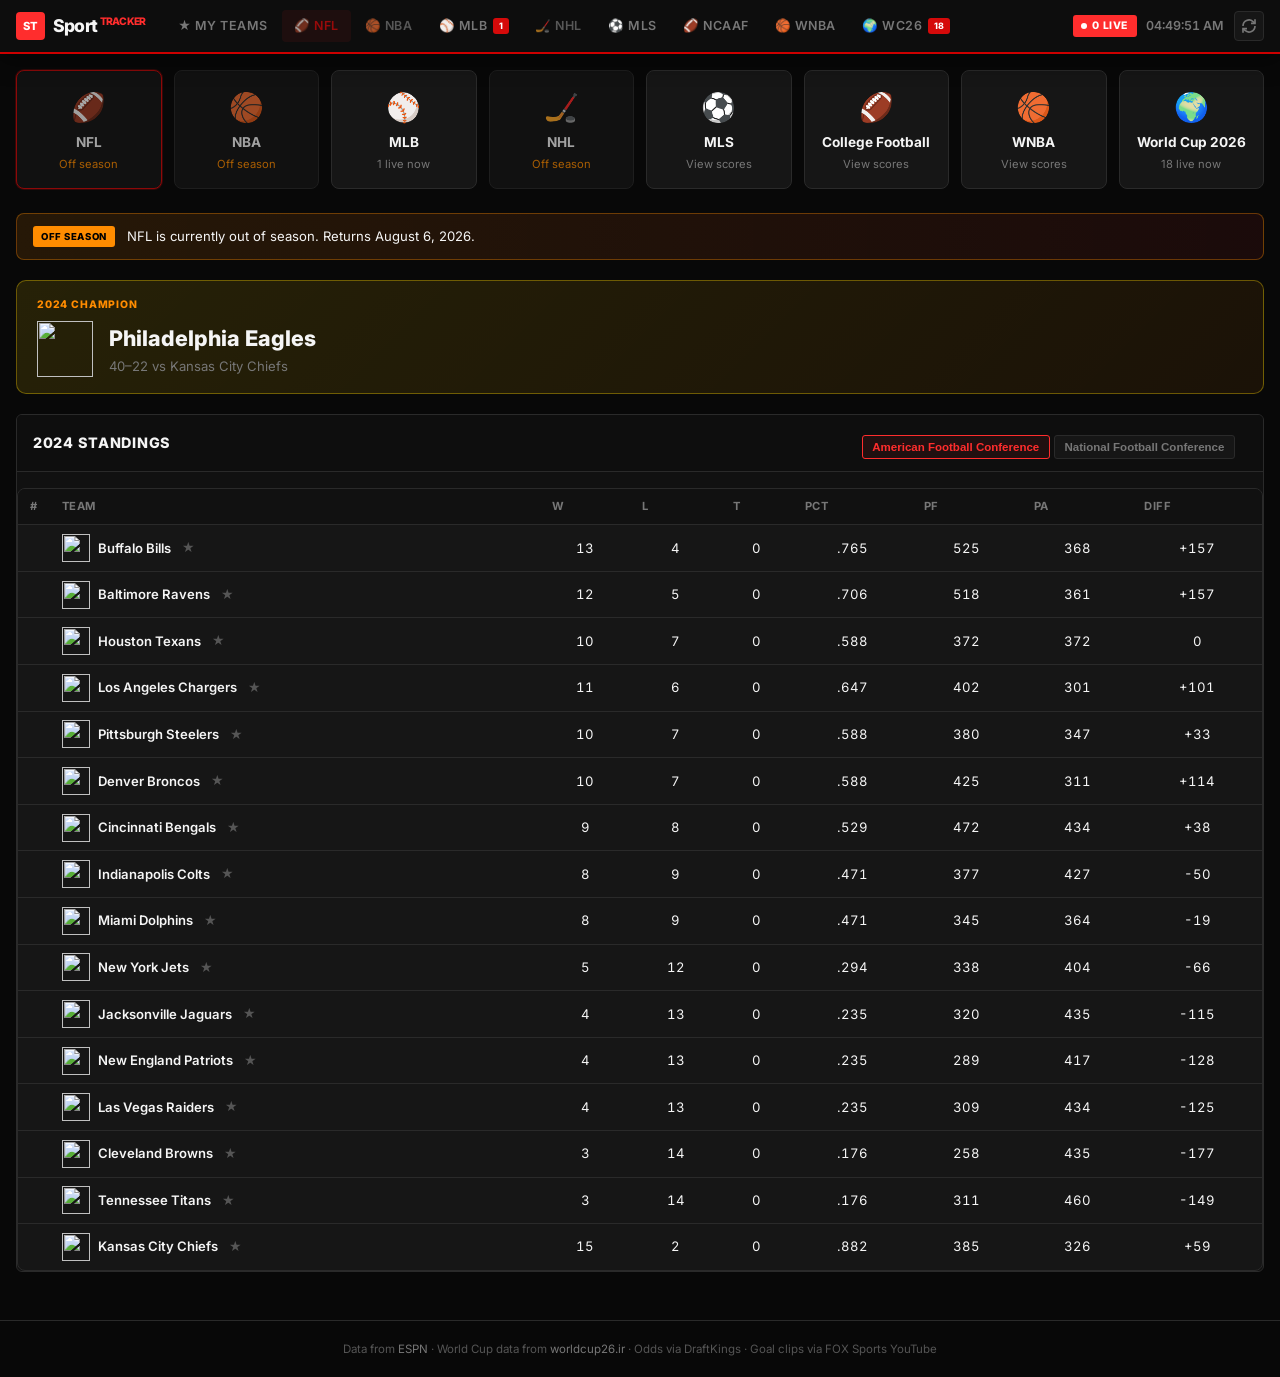
==== commit a86e18fa: "Fix off-season view and World Cup timezone flicker" ====
--- a/docs/index.html
+++ b/docs/index.html
@@ -76,6 +76,7 @@
       <!-- Generic league view (NFL, NBA, MLB, etc.) -->
       <div id="view-sport-generic">
         <div class="season-banner" id="season-banner" hidden></div>
+        <div class="season-champion" id="season-champion" hidden></div>
 
         <section class="block" id="sport-live">
           <div class="block-head">
--- a/docs/styles.css
+++ b/docs/styles.css
@@ -281,6 +281,48 @@
   flex-shrink: 0;
 }
 
+.season-champion { margin-bottom: 1.25rem; }
+
+.champion-card {
+  background: linear-gradient(135deg, rgba(255,215,0,0.12), rgba(255,140,0,0.08));
+  border: 1px solid rgba(255,215,0,0.35);
+  border-radius: 10px;
+  padding: 1rem 1.25rem;
+}
+
+.champion-label {
+  font-size: 0.65rem;
+  font-weight: 800;
+  letter-spacing: 0.08em;
+  text-transform: uppercase;
+  color: var(--orange);
+  margin-bottom: 0.6rem;
+}
+
+.champion-main {
+  display: flex;
+  align-items: center;
+  gap: 1rem;
+}
+
+.champion-logo {
+  width: 56px;
+  height: 56px;
+  object-fit: contain;
+}
+
+.champion-name {
+  font-size: 1.35rem;
+  font-weight: 800;
+  color: var(--text);
+}
+
+.champion-score {
+  font-size: 0.82rem;
+  color: var(--muted);
+  margin-top: 0.2rem;
+}
+
 .star-icon { color: var(--orange); font-size: 0.9rem; }
 
 .star-btn {
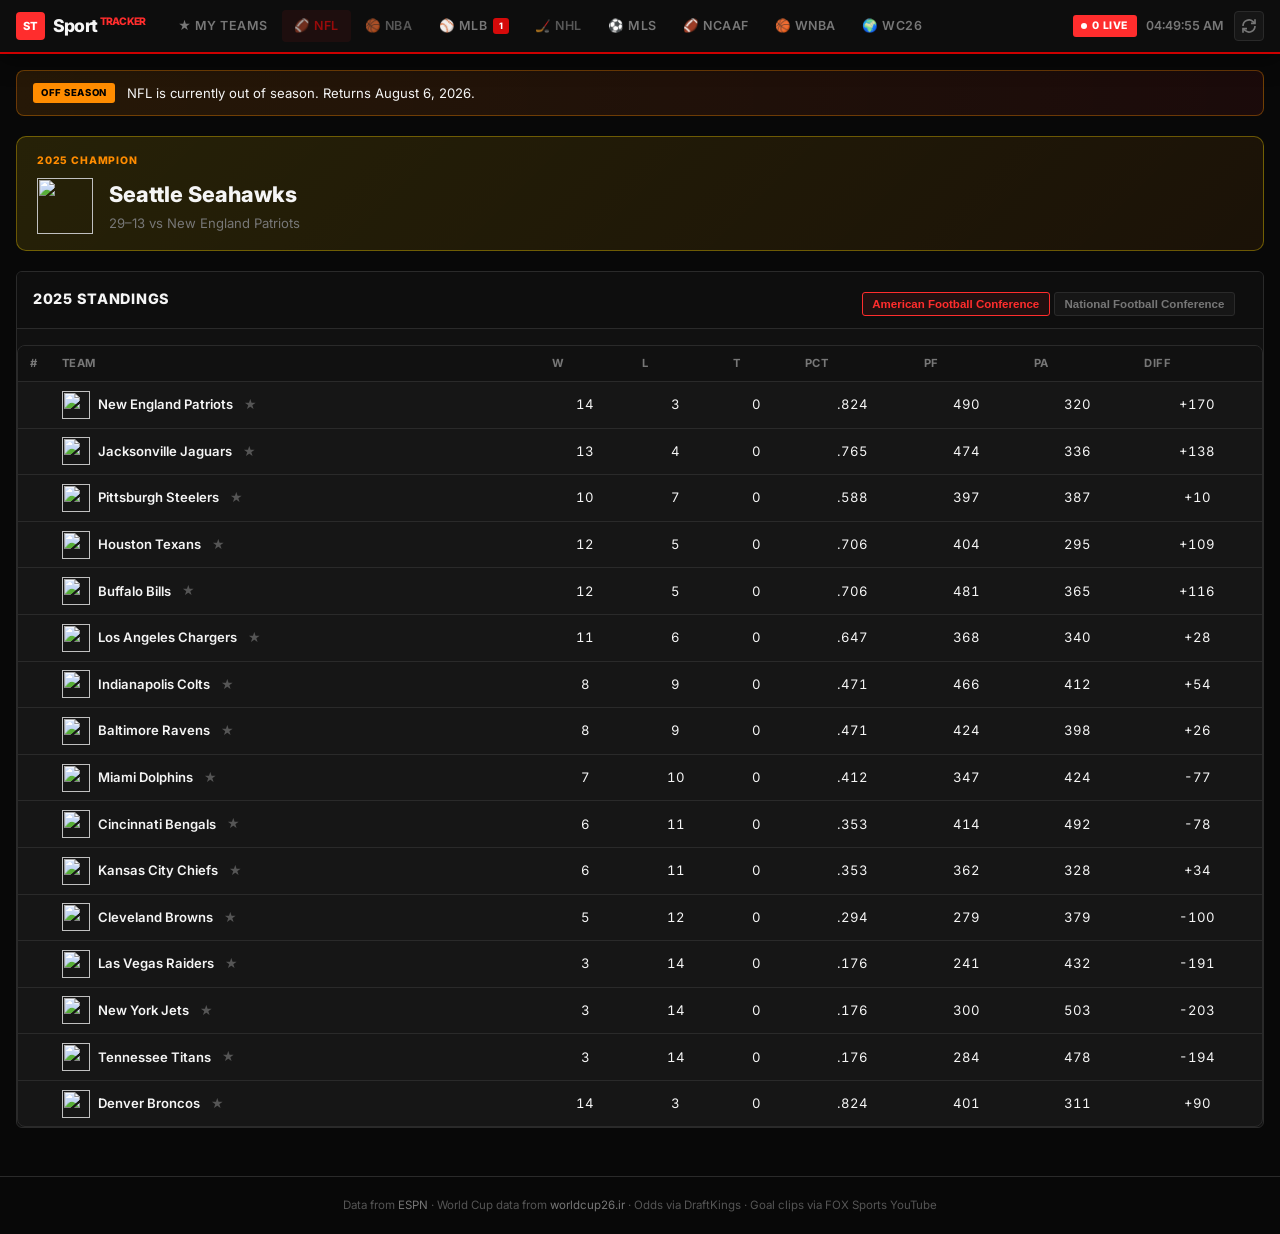
==== commit 82e97ce0: "Remove duplicate sport card menu, keep top nav only" ====
--- a/docs/index.html
+++ b/docs/index.html
@@ -69,10 +69,6 @@
 
     <!-- Sport detail view -->
     <div id="view-sport">
-      <section class="hero" id="hero">
-        <div class="hero-grid" id="sport-cards"></div>
-      </section>
-
       <!-- Generic league view (NFL, NBA, MLB, etc.) -->
       <div id="view-sport-generic">
         <div class="season-banner" id="season-banner" hidden></div>
--- a/docs/styles.css
+++ b/docs/styles.css
@@ -216,42 +216,6 @@
   padding: 1.25rem 1rem 3rem;
 }
 
-.hero { margin-bottom: 1.5rem; }
-
-.hero-grid {
-  display: grid;
-  grid-template-columns: repeat(auto-fill, minmax(140px, 1fr));
-  gap: 0.75rem;
-}
-
-.sport-card {
-  background: var(--card);
-  border: 1px solid var(--border);
-  border-radius: 8px;
-  padding: 1rem;
-  cursor: pointer;
-  transition: border-color 0.15s, transform 0.15s, background 0.15s;
-  text-align: center;
-}
-
-.sport-card:hover {
-  border-color: var(--accent);
-  transform: translateY(-2px);
-  background: var(--card2);
-}
-
-.sport-card.active {
-  border-color: var(--accent);
-  box-shadow: 0 0 0 1px var(--accent-glow);
-}
-
-.sport-card-icon { font-size: 1.75rem; margin-bottom: 0.35rem; }
-.sport-card-name { font-weight: 700; font-size: 0.85rem; }
-.sport-card-meta { color: var(--muted); font-size: 0.7rem; margin-top: 0.2rem; }
-
-.sport-card.off-season { opacity: 0.65; }
-.sport-card.off-season .sport-card-meta { color: var(--orange); }
-
 .sport-link.off-season { opacity: 0.7; }
 
 .season-banner {
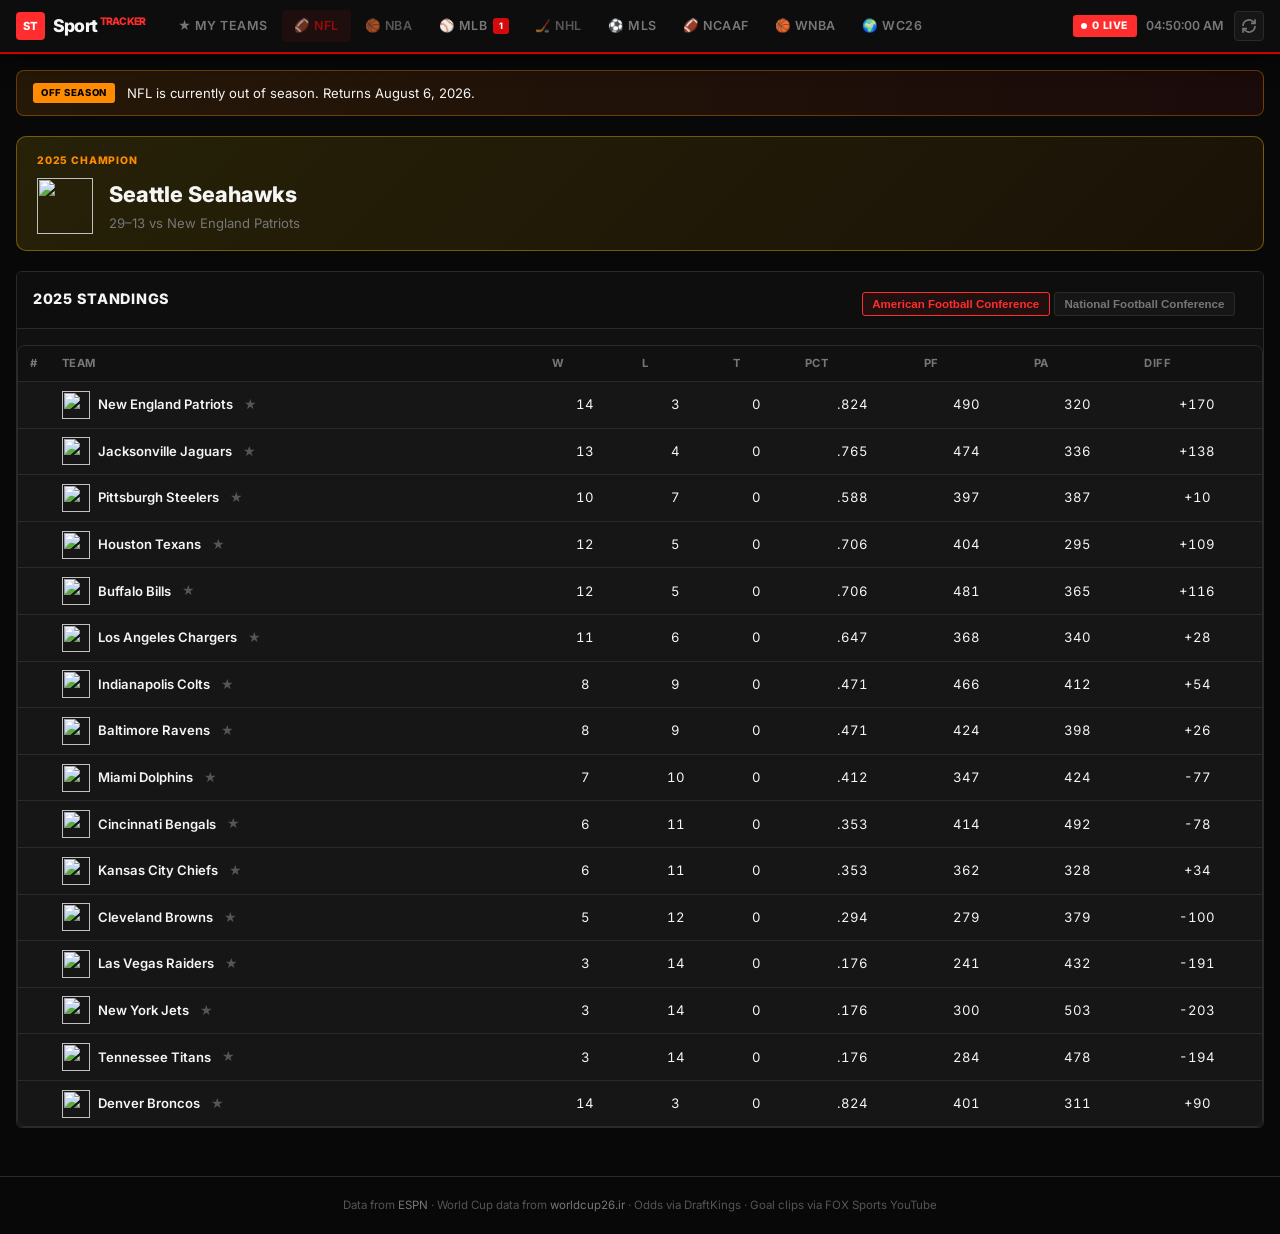
==== commit 3b5275d0: "Add WC26-style live cards for all ESPN sports - New espn-live.js module: watch bar, live tracker, sc" ====
--- a/docs/index.html
+++ b/docs/index.html
@@ -176,6 +176,7 @@
   </footer>
 
   <script src="fifa-tracker.js"></script>
+  <script src="espn-live.js"></script>
   <script src="app.js"></script>
 </body>
 </html>
--- a/docs/styles.css
+++ b/docs/styles.css
@@ -523,7 +523,69 @@
 .fifa-subnav-link:hover { color: var(--text); background: var(--hover); }
 .fifa-subnav-link.active { color: var(--accent); background: rgba(255,45,45,0.1); }
 
-#view-fifa .card-grid { grid-template-columns: repeat(auto-fill, minmax(320px, 1fr)); }
+#view-fifa .card-grid,
+#view-sport-generic .card-grid { grid-template-columns: repeat(auto-fill, minmax(320px, 1fr)); }
+
+.se-situation {
+  margin-top: 0.5rem;
+  font-size: 0.68rem;
+  color: var(--muted);
+  display: flex;
+  flex-direction: column;
+  gap: 0.2rem;
+}
+
+.se-situation .se-count { font-weight: 700; color: var(--text); }
+.se-situation .se-last-play { color: var(--dim); line-height: 1.35; }
+
+.se-side .star-btn {
+  position: absolute;
+  top: 0.15rem;
+  right: 0;
+  font-size: 0.75rem;
+}
+
+.se-side { position: relative; padding-right: 1.25rem; }
+
+.highlight-events {
+  border-top: 1px dashed var(--border);
+  margin: 0 0.85rem;
+  padding: 0.65rem 0 0.5rem;
+}
+
+.highlight-grid {
+  display: grid;
+  grid-template-columns: repeat(auto-fill, minmax(140px, 1fr));
+  gap: 0.5rem;
+  margin-top: 0.45rem;
+}
+
+.highlight-item {
+  display: flex;
+  flex-direction: column;
+  gap: 0.25rem;
+}
+
+.highlight-title {
+  font-size: 0.65rem;
+  color: var(--muted);
+  line-height: 1.3;
+  display: -webkit-box;
+  -webkit-line-clamp: 2;
+  -webkit-box-orient: vertical;
+  overflow: hidden;
+}
+
+.highlight-dur {
+  font-size: 0.6rem;
+  color: var(--dim);
+}
+
+#highlight-pip video {
+  width: 100%;
+  height: 100%;
+  background: #000;
+}
 
 .group-tabs {
   display: flex;
